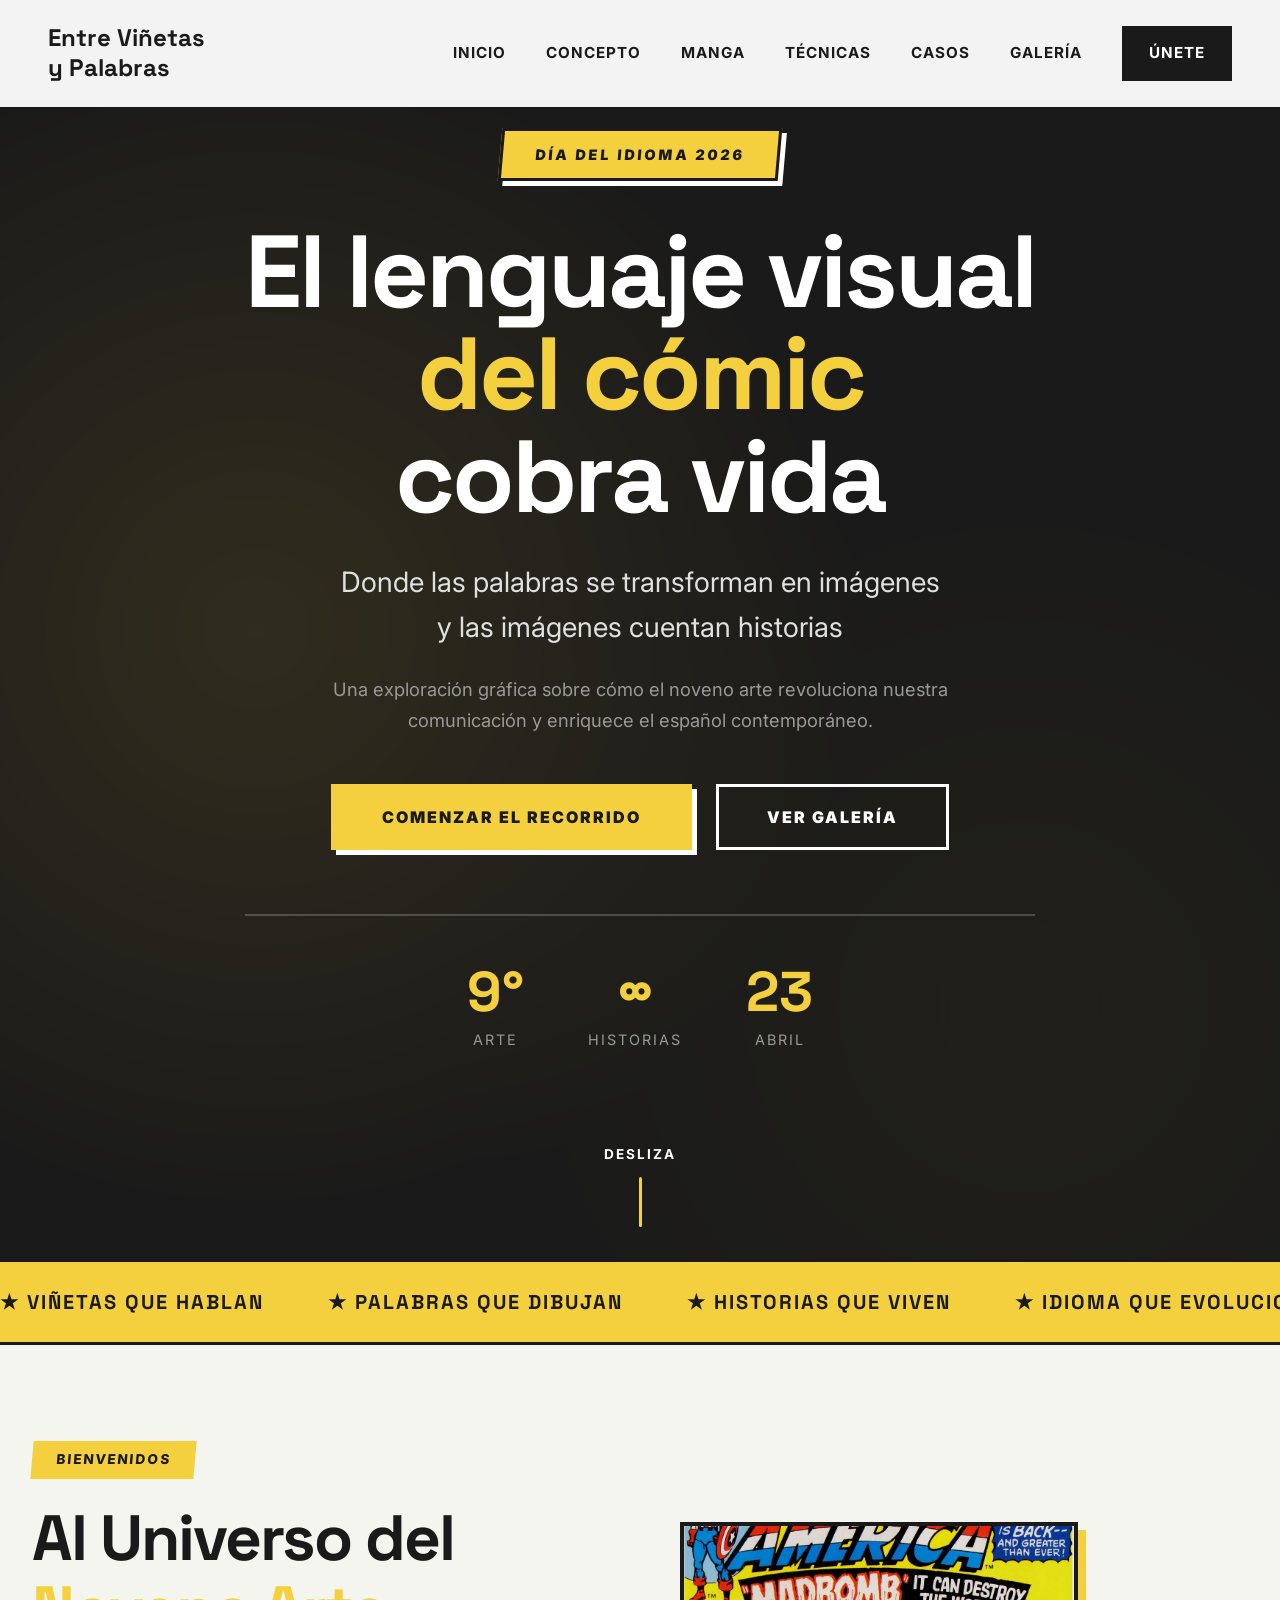
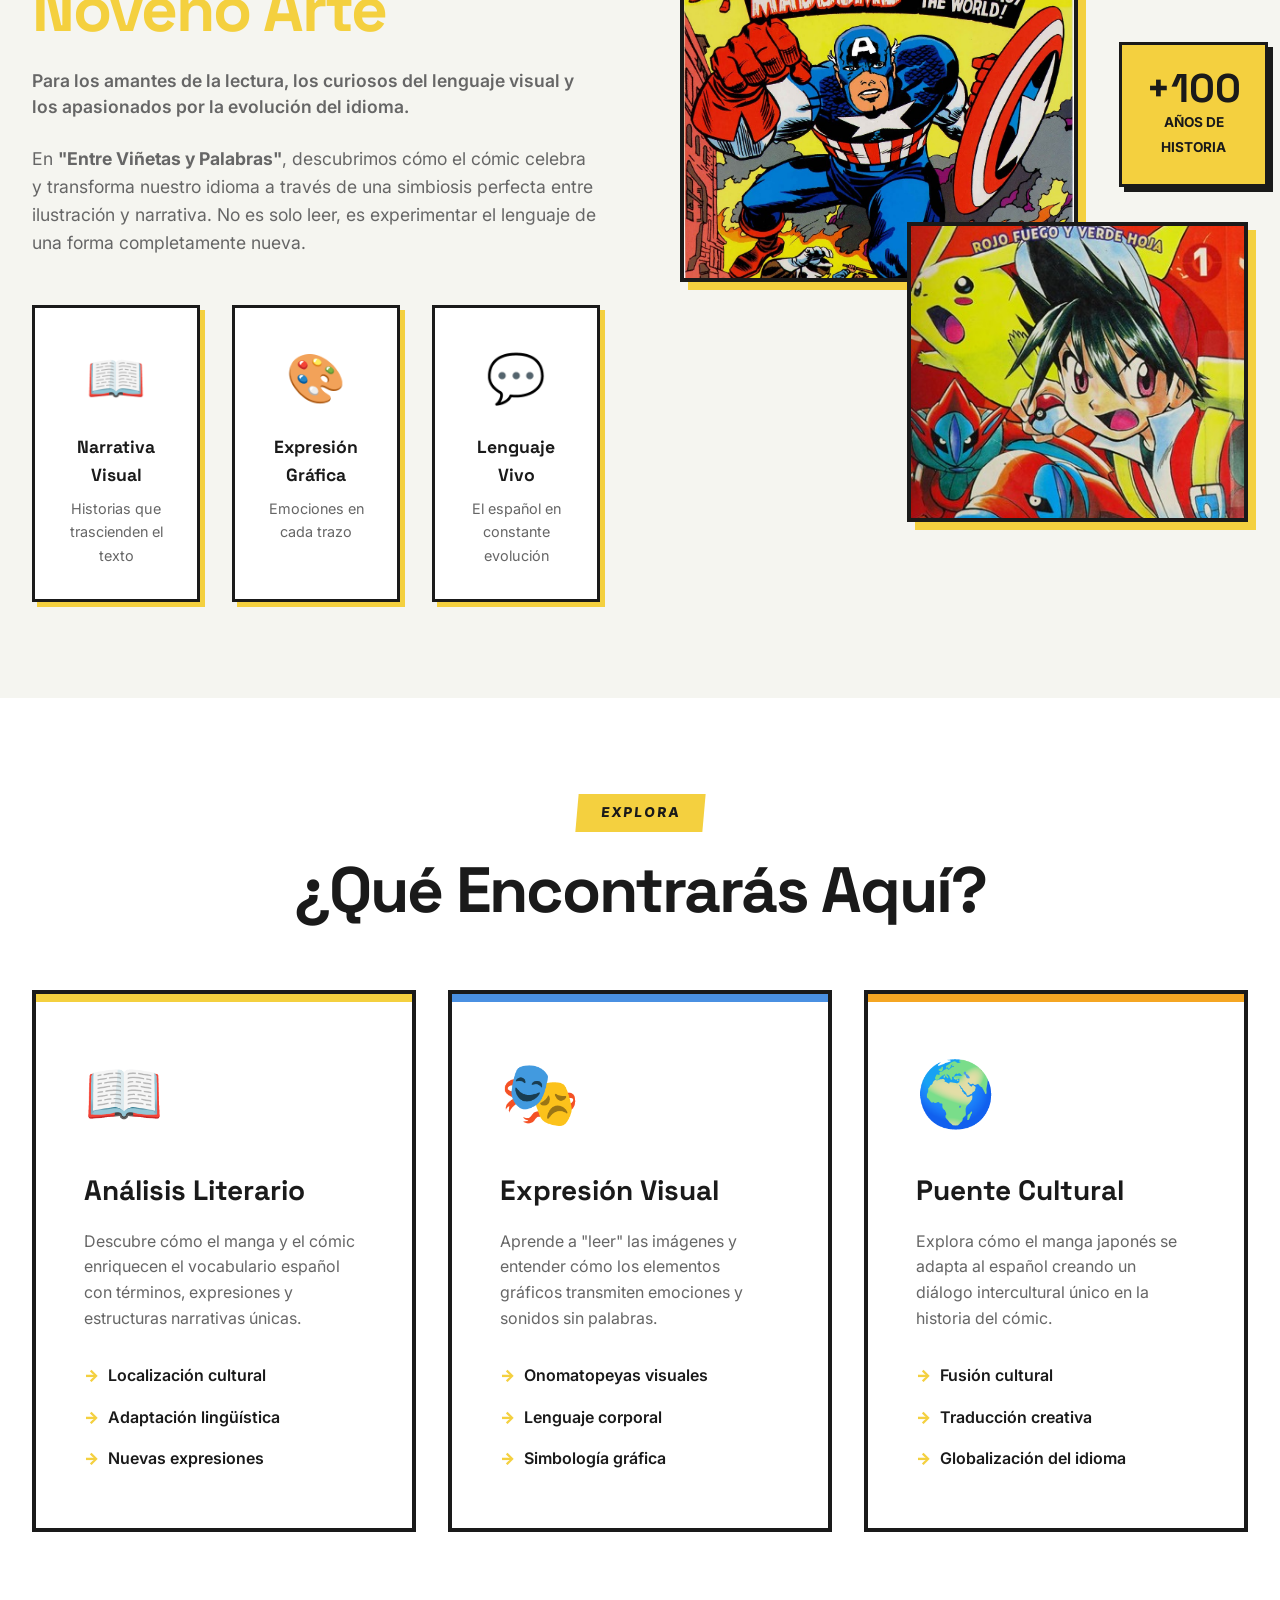
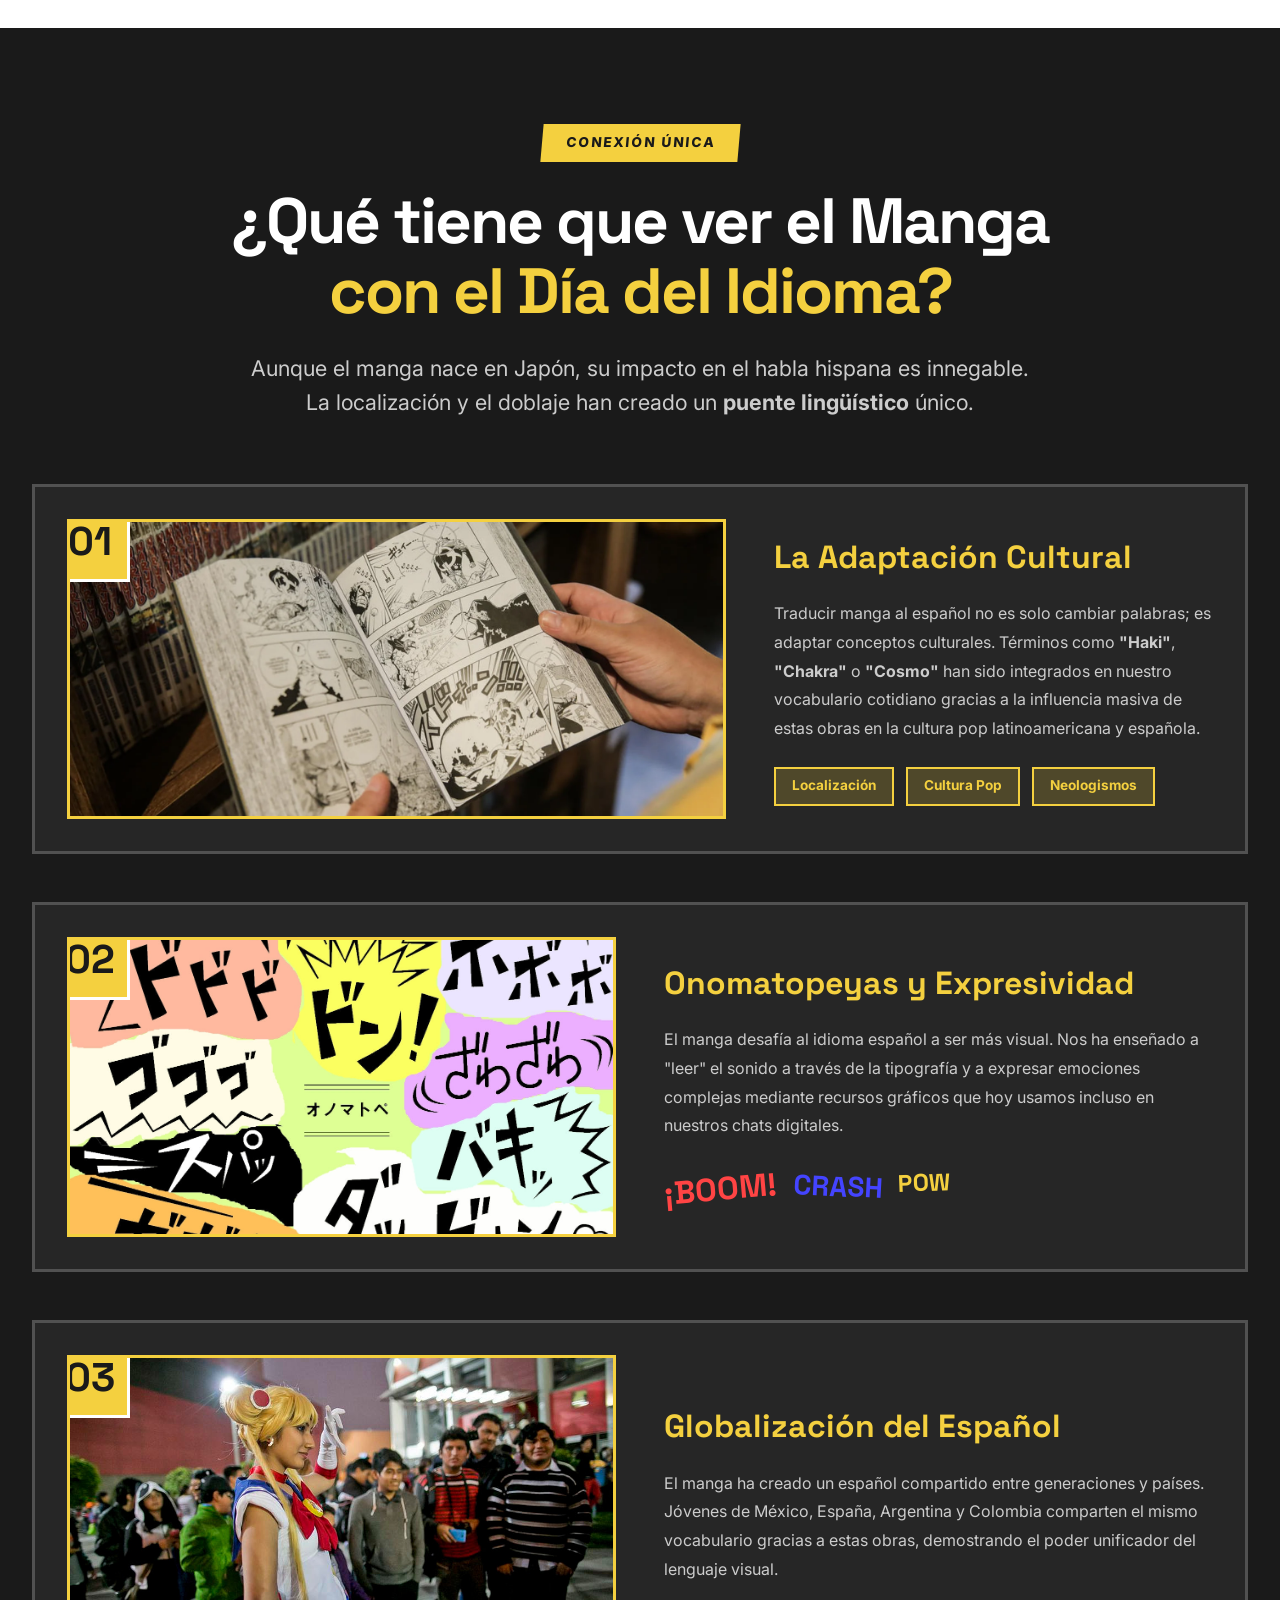
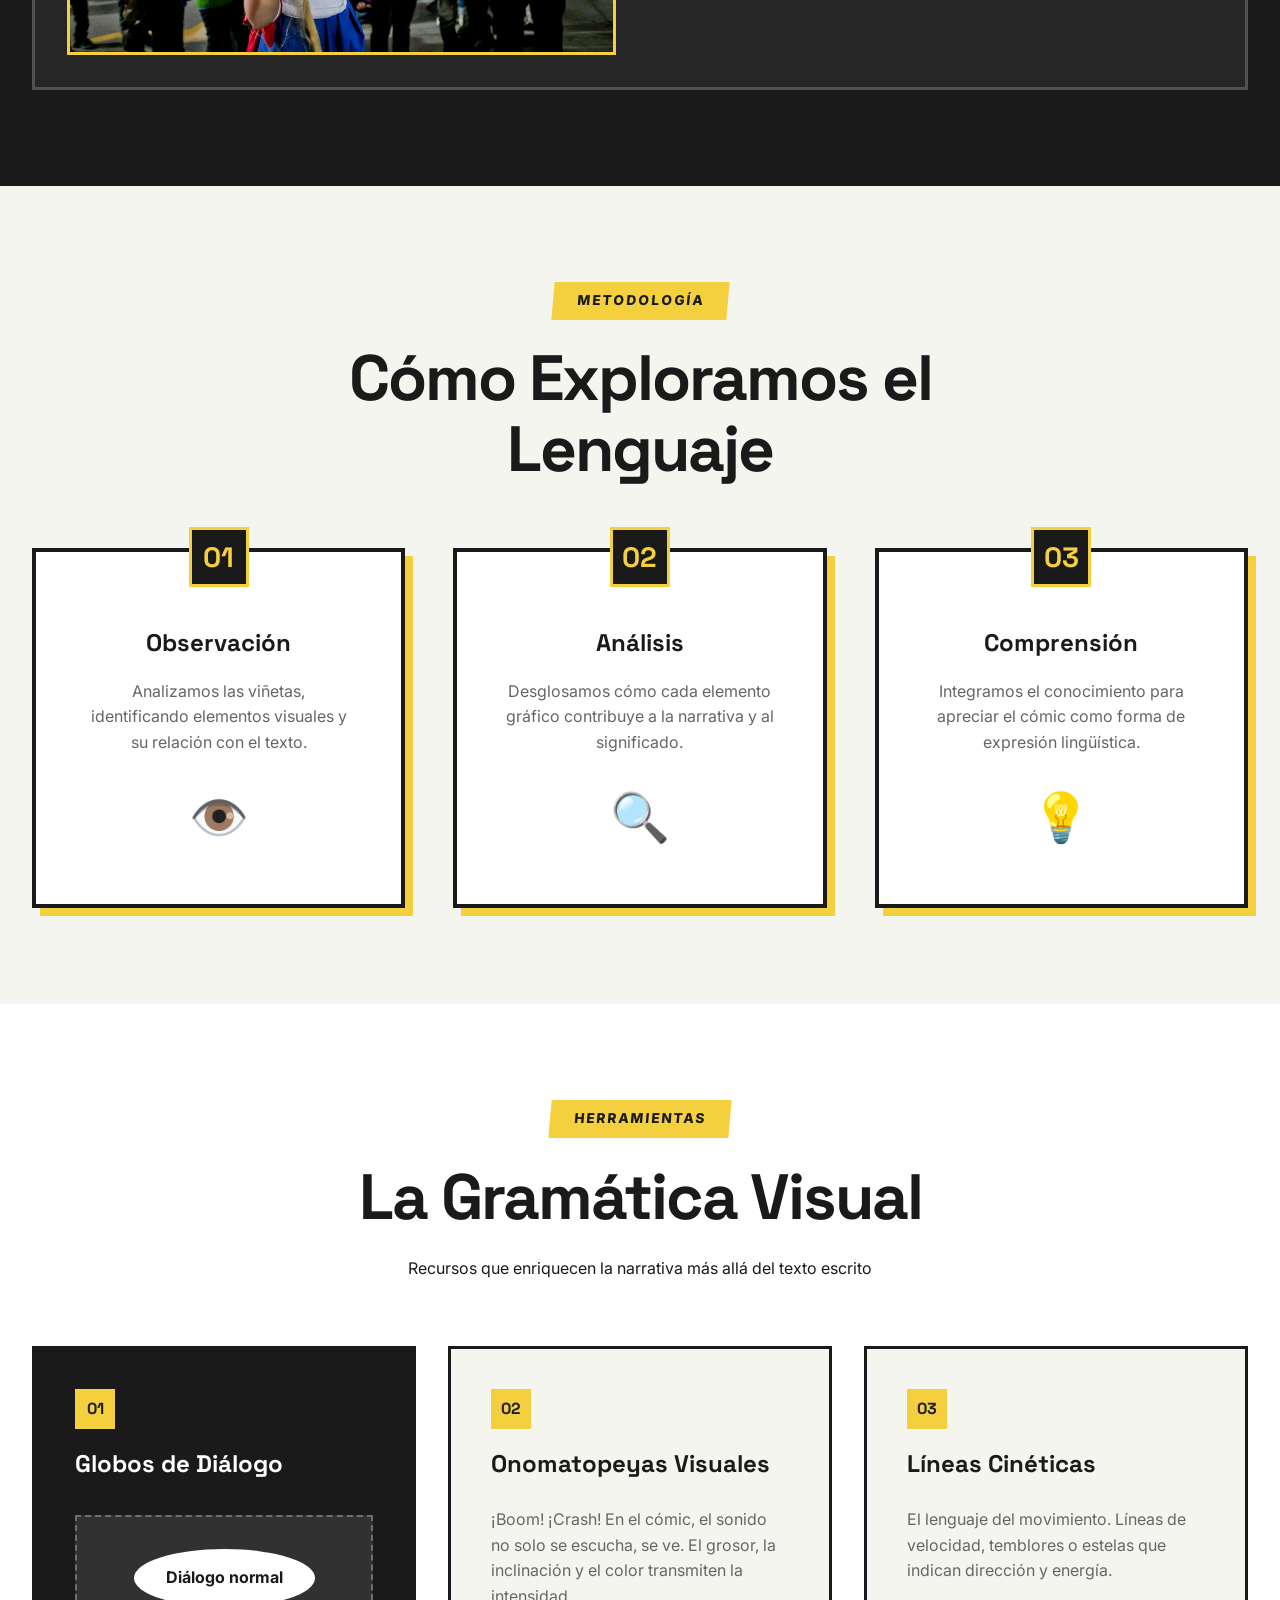
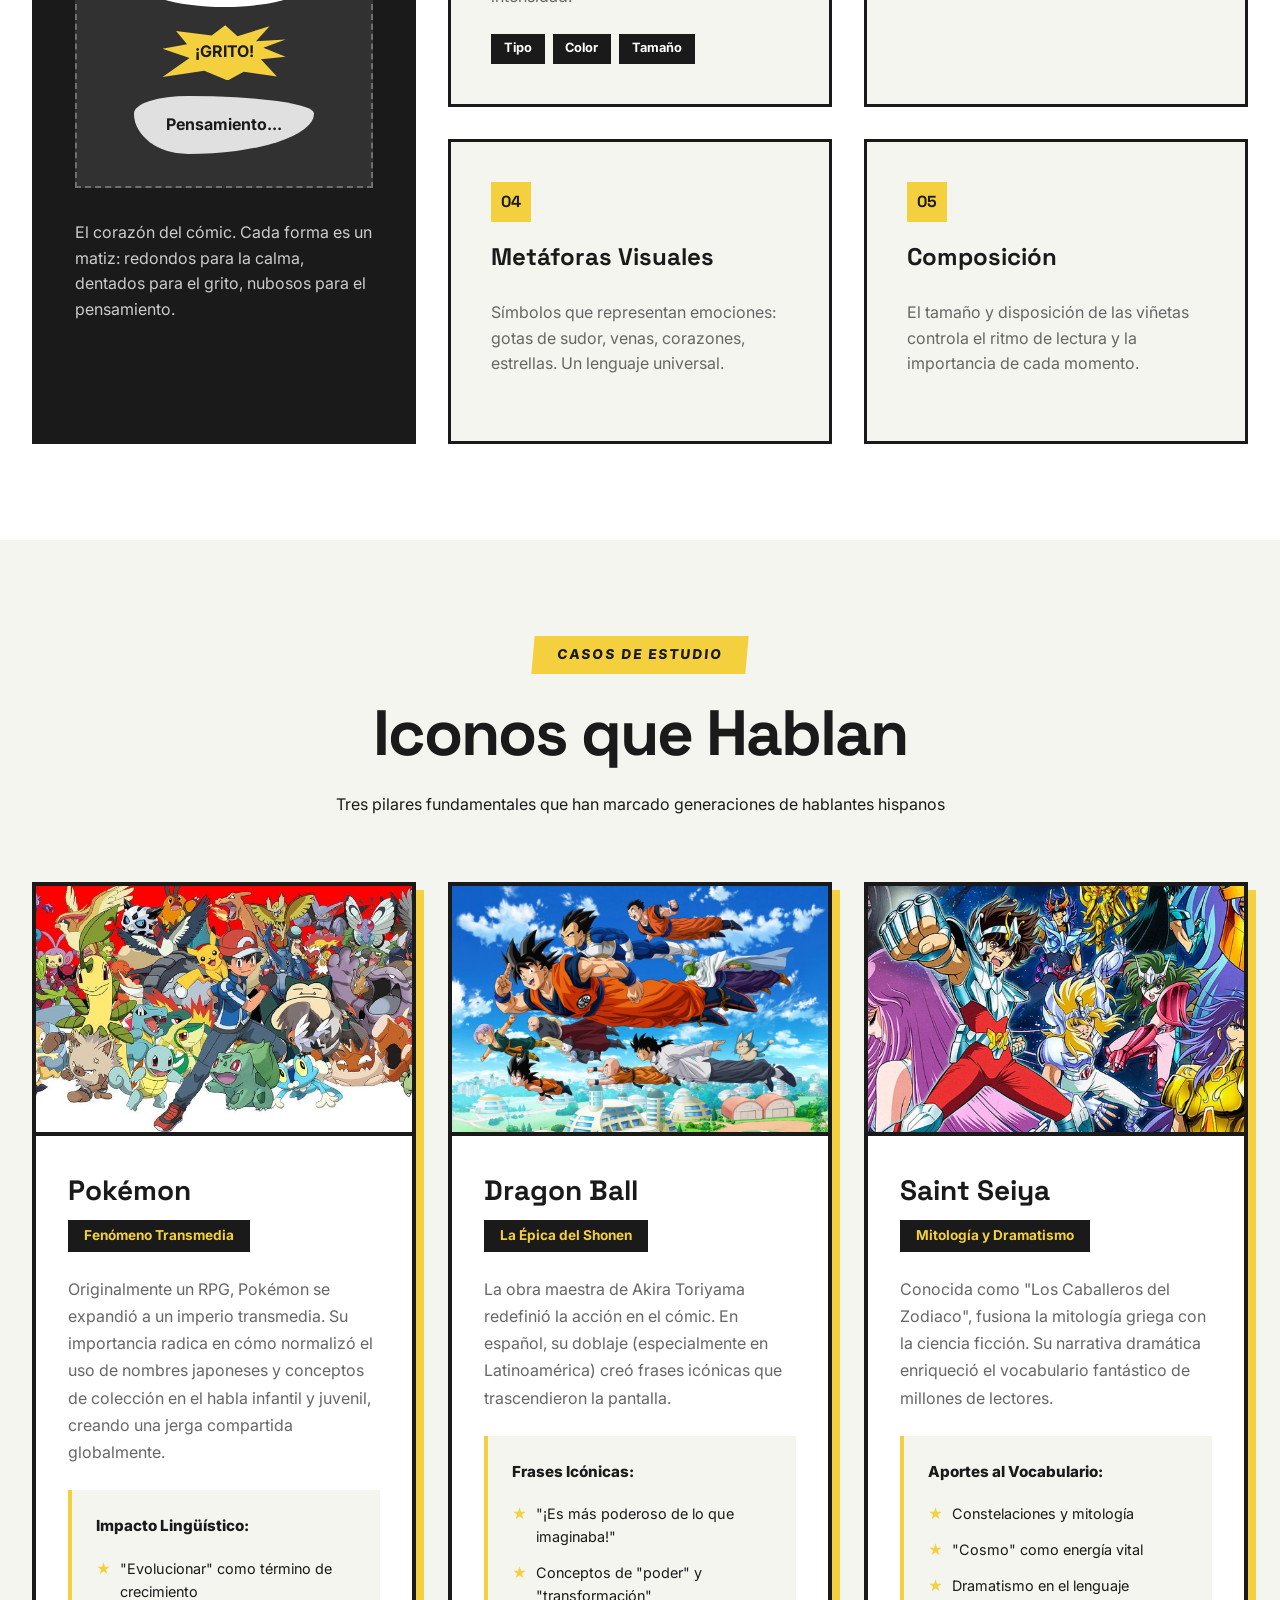
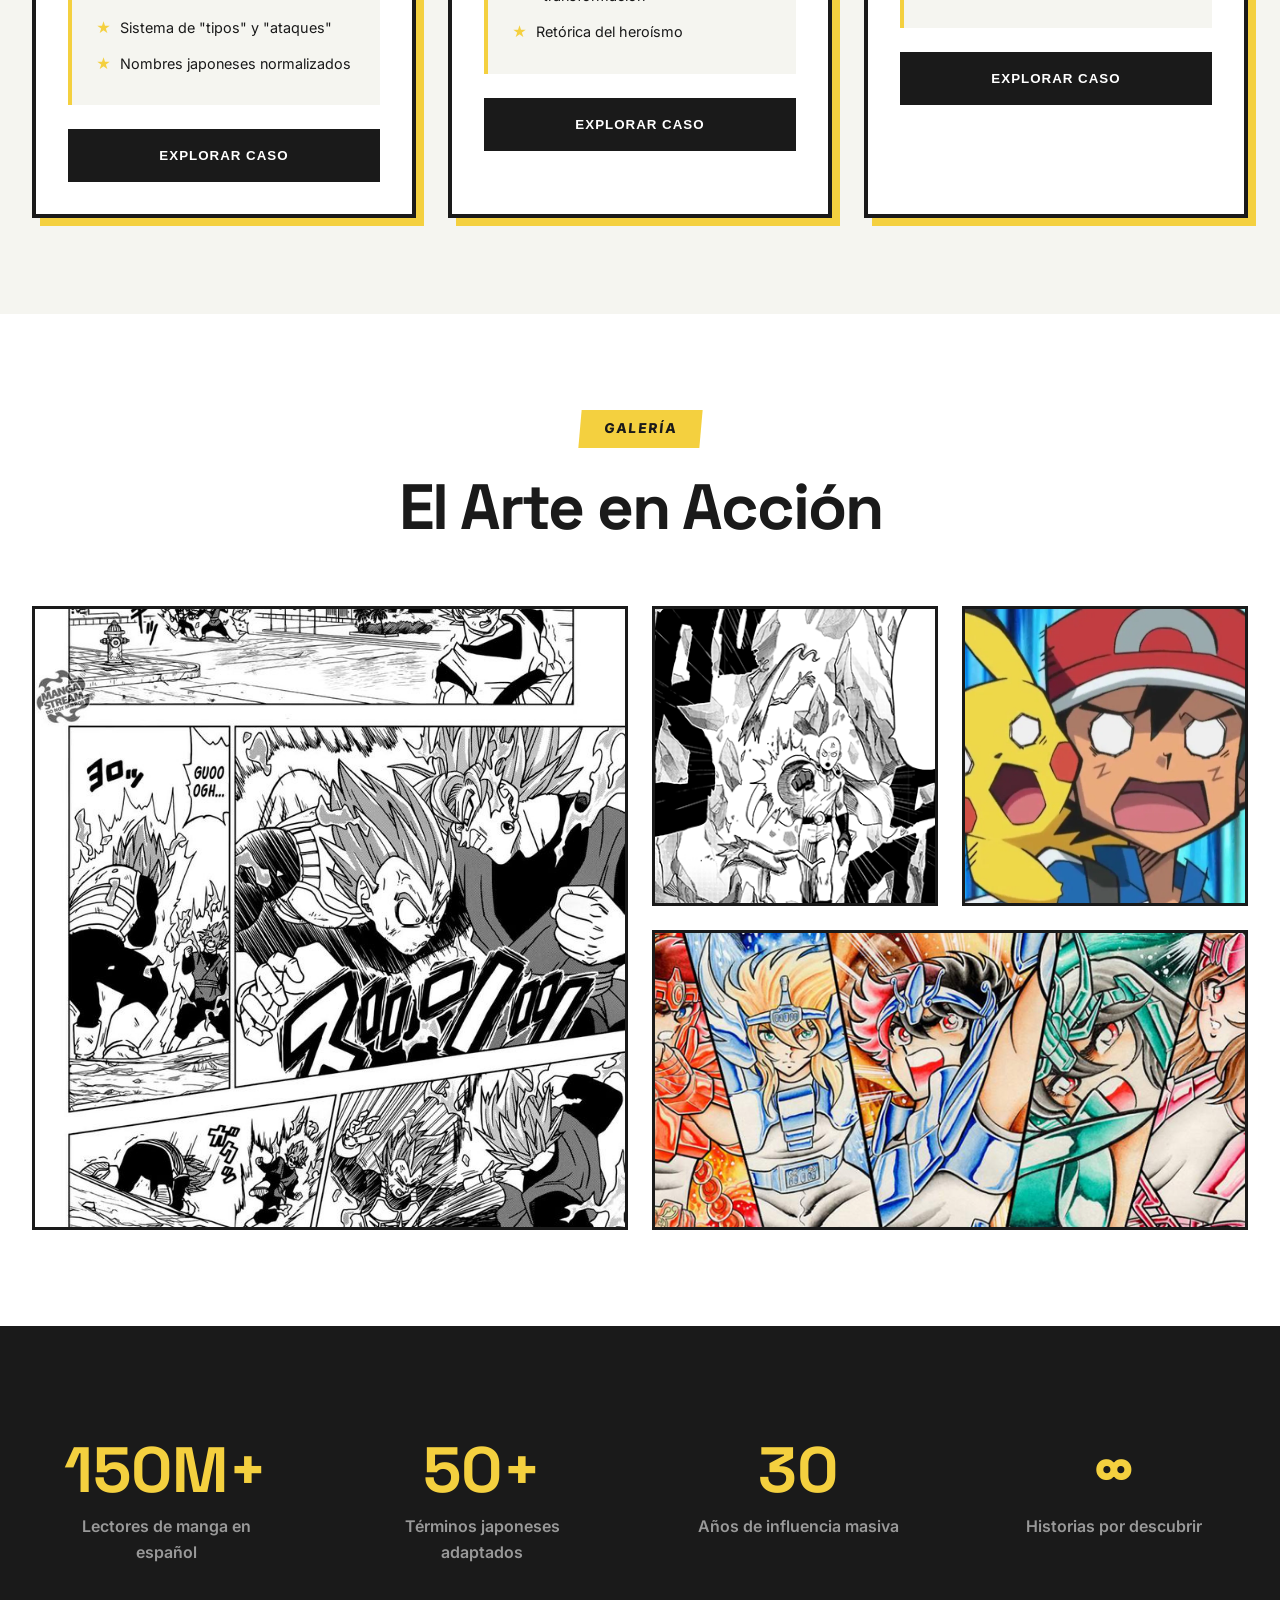
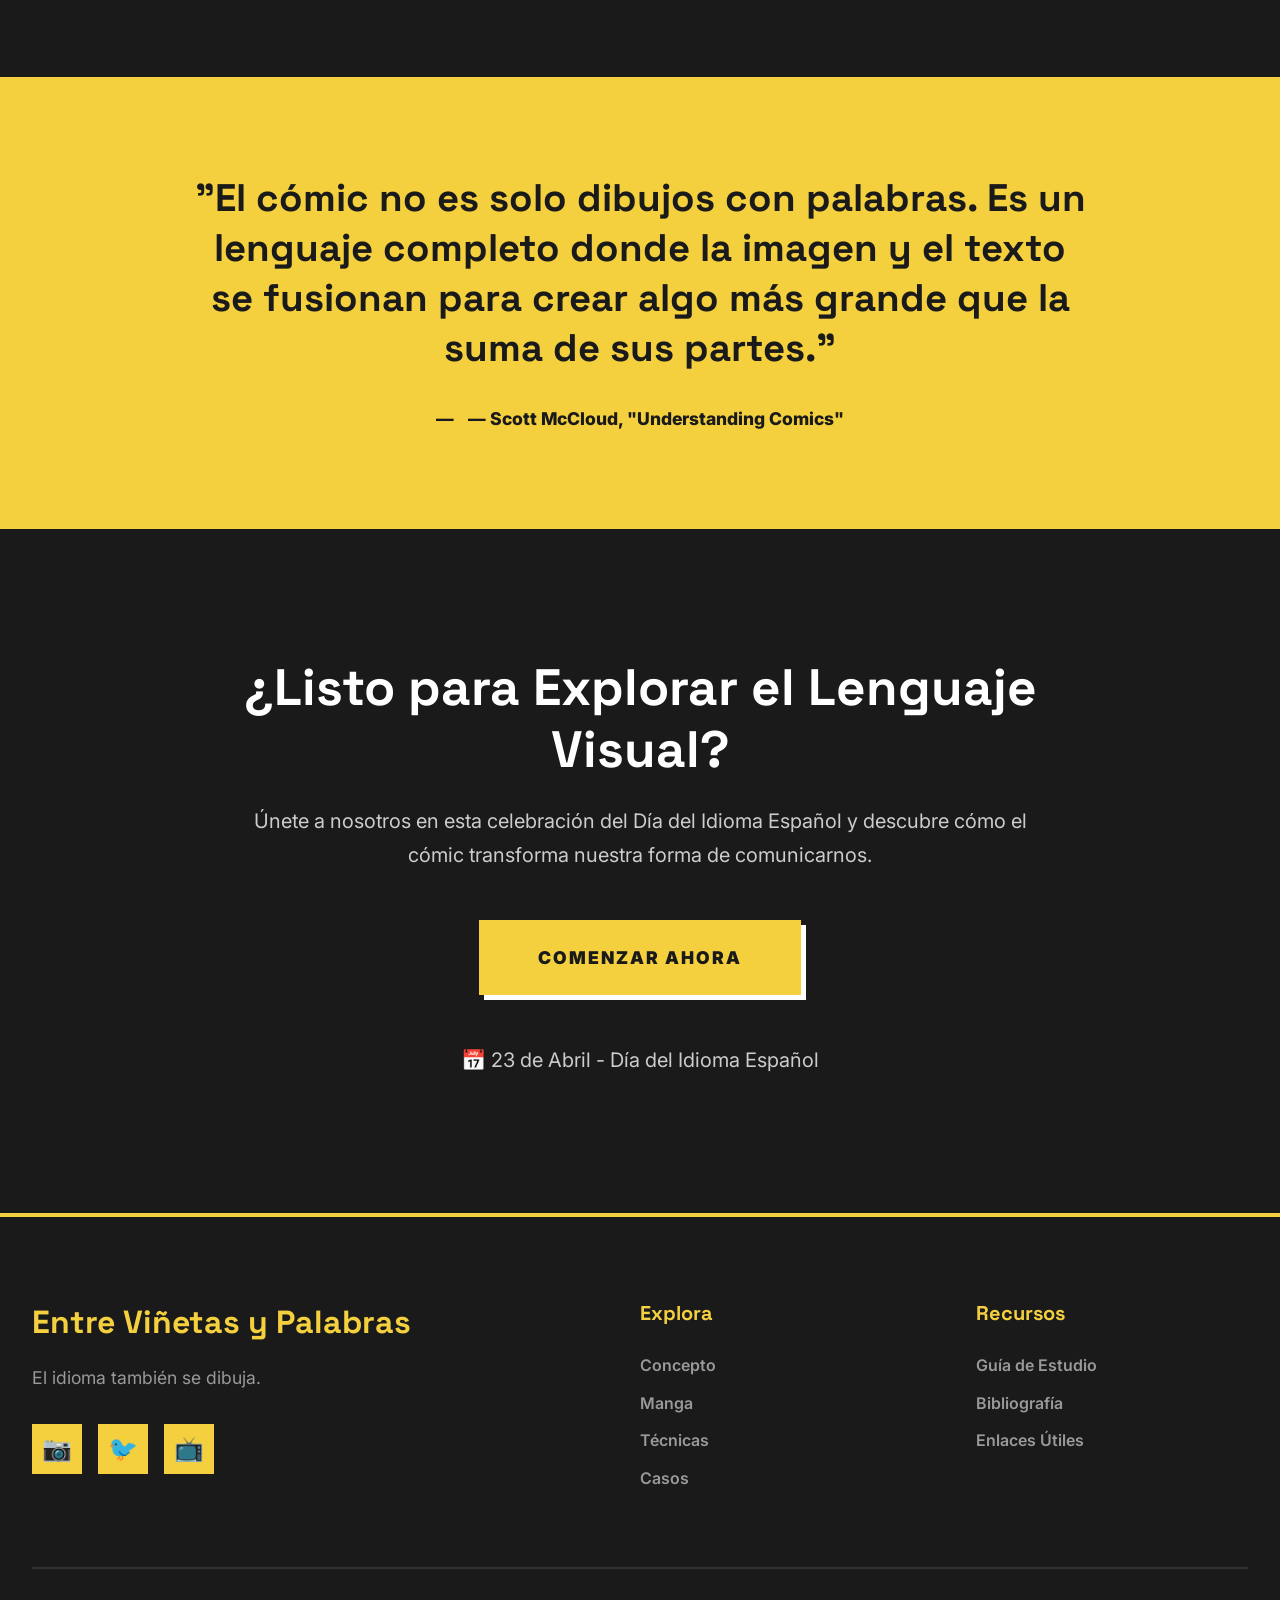
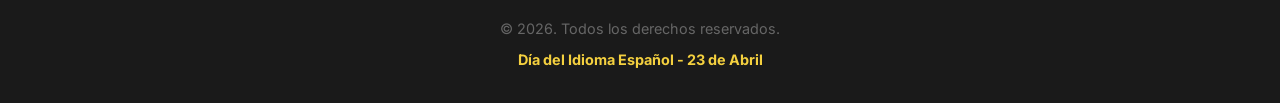
==== diadelidioma/index.html @ ea6f34f4 "Add files via upload" ====
<!DOCTYPE html>
<html lang="es">
<head>
    <meta charset="UTF-8">
    <meta name="viewport" content="width=device-width, initial-scale=1.0">
    <title>Entre Viñetas y Palabras | Día del Idioma</title>
    <link rel="stylesheet" href="./css/style.css">
    <!-- Google Fonts para tipografía bold -->
    <link rel="preconnect" href="https://fonts.googleapis.com">
    <link rel="preconnect" href="https://fonts.gstatic.com" crossorigin>
    <link href="https://fonts.googleapis.com/css2?family=Inter:wght@400;600;800;900&family=Space+Grotesk:wght@700&display=swap" rel="stylesheet">
</head>
<body>

    <!-- Navegación Sticky -->
    <header class="main-header">
        <nav>
            <div class="logo">
                <span class="logo-text">Entre Viñetas<br>y Palabras</span>
            </div>
            <div class="menu">
                <a href="#inicio">Inicio</a>
                <a href="#concepto">Concepto</a>
                <a href="#manga">Manga</a>
                <a href="#tecnicas">Técnicas</a>
                <a href="#casos">Casos</a>
                <a href="#galeria">Galería</a>
                <a href="#contacto" class="btn-nav">Únete</a>
            </div>
            <button class="mobile-menu-toggle">☰</button>
        </nav>
    </header>

    <!-- HERO SECTION - Impactante como la referencia -->
    <section id="inicio" class="hero">
        <div class="hero-overlay"></div>
        <div class="hero-content">
            <div class="hero-badge">Día del Idioma 2026</div>
            <h1 class="hero-title">
                El lenguaje visual<br>
                <span class="highlight">del cómic</span>
                cobra vida
            </h1>
            <p class="hero-subtitle">
                Donde las palabras se transforman en imágenes<br>
                y las imágenes cuentan historias
            </p>
            <p class="hero-description">
                Una exploración gráfica sobre cómo el noveno arte revoluciona 
                nuestra comunicación y enriquece el español contemporáneo.
            </p>
            <div class="hero-cta">
                <button class="btn-primary">Comenzar el Recorrido</button>
                <button class="btn-secondary">Ver Galería</button>
            </div>
            <div class="hero-stats">
                <div class="stat">
                    <span class="stat-number">9°</span>
                    <span class="stat-label">Arte</span>
                </div>
                <div class="stat">
                    <span class="stat-number">∞</span>
                    <span class="stat-label">Historias</span>
                </div>
                <div class="stat">
                    <span class="stat-number">23</span>
                    <span class="stat-label">Abril</span>
                </div>
            </div>
        </div>
        <div class="hero-scroll-indicator">
            <span>Desliza</span>
            <div class="scroll-line"></div>
        </div>
    </section>

    <!-- MARQUEE/BANNER ANIMADO -->
    <div class="marquee-container">
        <div class="marquee">
            <span>★ VIÑETAS QUE HABLAN</span>
            <span>★ PALABRAS QUE DIBUJAN</span>
            <span>★ HISTORIAS QUE VIVEN</span>
            <span>★ IDIOMA QUE EVOLUCIONA</span>
            <span>★ VIÑETAS QUE HABLAN</span>
            <span>★ PALABRAS QUE DIBUJAN</span>
            <span>★ HISTORIAS QUE VIVEN</span>
            <span>★ IDIOMA QUE EVOLUCIONA</span>
        </div>
    </div>

    <!-- SECCIÓN CONCEPTO - Mejorado -->
    <section id="concepto" class="section-concept">
        <div class="container">
            <div class="section-grid">
                <div class="section-text">
                    <div class="section-tag">BIENVENIDOS</div>
                    <h2 class="section-title">
                        Al Universo del<br>
                        <span class="text-highlight">Noveno Arte</span>
                    </h2>
                    <p class="lead">
                        Para los amantes de la lectura, los curiosos del lenguaje visual 
                        y los apasionados por la evolución del idioma.
                    </p>
                    <p>
                        En <strong>"Entre Viñetas y Palabras"</strong>, descubrimos cómo el cómic 
                        celebra y transforma nuestro idioma a través de una simbiosis perfecta 
                        entre ilustración y narrativa. No es solo leer, es experimentar el 
                        lenguaje de una forma completamente nueva.
                    </p>
                    <div class="concept-features">
                        <div class="feature">
                            <div class="feature-icon">📖</div>
                            <h4>Narrativa Visual</h4>
                            <p>Historias que trascienden el texto</p>
                        </div>
                        <div class="feature">
                            <div class="feature-icon">🎨</div>
                            <h4>Expresión Gráfica</h4>
                            <p>Emociones en cada trazo</p>
                        </div>
                        <div class="feature">
                            <div class="feature-icon">💬</div>
                            <h4>Lenguaje Vivo</h4>
                            <p>El español en constante evolución</p>
                        </div>
                    </div>
                </div>
                <div class="section-visual">
                    <div class="visual-card card-1">
                        <img src="./img/comicclasico.jpg" alt="Cómic clásico">
                    </div>
                    <div class="visual-card card-2">
                        <img src="./img/mangamoderno.jpg" alt="Manga moderno">
                    </div>
                    <div class="floating-badge">
                        <span>+100</span>
                        <small>Años de<br>historia</small>
                    </div>
                </div>
            </div>
        </div>
    </section>

    <!-- SECCIÓN SERVICIOS/QUÉ OFRECEMOS (Basado en la referencia) -->
    <section class="section-services">
        <div class="container">
            <div class="section-header-center">
                <div class="section-tag">EXPLORA</div>
                <h2 class="section-title">¿Qué Encontrarás Aquí?</h2>
            </div>
            
            <div class="services-grid">
                <div class="service-card color-yellow">
                    <div class="service-icon">📖</div>
                    <h3>Análisis Literario</h3>
                    <p>Descubre cómo el manga y el cómic enriquecen el vocabulario español con términos, expresiones y estructuras narrativas únicas.</p>
                    <ul class="service-list">
                        <li>Localización cultural</li>
                        <li>Adaptación lingüística</li>
                        <li>Nuevas expresiones</li>
                    </ul>
                </div>

                <div class="service-card color-blue">
                    <div class="service-icon">🎭</div>
                    <h3>Expresión Visual</h3>
                    <p>Aprende a "leer" las imágenes y entender cómo los elementos gráficos transmiten emociones y sonidos sin palabras.</p>
                    <ul class="service-list">
                        <li>Onomatopeyas visuales</li>
                        <li>Lenguaje corporal</li>
                        <li>Simbología gráfica</li>
                    </ul>
                </div>

                <div class="service-card color-orange">
                    <div class="service-icon">🌍</div>
                    <h3>Puente Cultural</h3>
                    <p>Explora cómo el manga japonés se adapta al español creando un diálogo intercultural único en la historia del cómic.</p>
                    <ul class="service-list">
                        <li>Fusión cultural</li>
                        <li>Traducción creativa</li>
                        <li>Globalización del idioma</li>
                    </ul>
                </div>
            </div>
        </div>
    </section>

    <!-- SECCIÓN CONEXIÓN MANGA - Ampliada -->
    <section id="manga" class="section-manga">
        <div class="container">
            <div class="manga-header">
                <div class="section-tag">CONEXIÓN ÚNICA</div>
                <h2 class="section-title">
                    ¿Qué tiene que ver el Manga<br>
                    <span class="text-highlight">con el Día del Idioma?</span>
                </h2>
                <p class="lead-text">
                    Aunque el manga nace en Japón, su impacto en el habla hispana es innegable. 
                    La localización y el doblaje han creado un <strong>puente lingüístico</strong> único.
                </p>
            </div>

            <div class="manga-content-grid">
                <article class="manga-article large">
                    <div class="article-visual">
                        <img src="./img/adaptacioncultural.webp" alt="Adaptación cultural">
                        <div class="article-number">01</div>
                    </div>
                    <div class="article-content">
                        <h3>La Adaptación Cultural</h3>
                        <p>
                            Traducir manga al español no es solo cambiar palabras; es adaptar conceptos culturales. 
                            Términos como <strong>"Haki"</strong>, <strong>"Chakra"</strong> o <strong>"Cosmo"</strong> 
                            han sido integrados en nuestro vocabulario cotidiano gracias a la influencia masiva de 
                            estas obras en la cultura pop latinoamericana y española.
                        </p>
                        <div class="article-tags">
                            <span class="tag">Localización</span>
                            <span class="tag">Cultura Pop</span>
                            <span class="tag">Neologismos</span>
                        </div>
                    </div>
                </article>

                <article class="manga-article">
                    <div class="article-content">
                        <h3>Onomatopeyas y Expresividad</h3>
                        <p>
                            El manga desafía al idioma español a ser más visual. Nos ha enseñado a "leer" el sonido 
                            a través de la tipografía y a expresar emociones complejas mediante recursos gráficos 
                            que hoy usamos incluso en nuestros chats digitales.
                        </p>
                        <div class="onomatopoeia-examples">
                            <span class="ono-boom">¡BOOM!</span>
                            <span class="ono-crash">CRASH</span>
                            <span class="ono-pow">POW</span>
                        </div>
                    </div>
                    <div class="article-visual">
                        <img src="./img/onomatomeyas.jpg" alt="Onomatopeyas">
                        <div class="article-number">02</div>
                    </div>
                </article>

                <article class="manga-article">
                    <div class="article-visual">
                        <img src="./img/globalizacion.jpg" alt="Globalización del idioma">
                        <div class="article-number">03</div>
                    </div>
                    <div class="article-content">
                        <h3>Globalización del Español</h3>
                        <p>
                            El manga ha creado un español compartido entre generaciones y países. Jóvenes de México, 
                            España, Argentina y Colombia comparten el mismo vocabulario gracias a estas obras, 
                            demostrando el poder unificador del lenguaje visual.
                        </p>
                    </div>
                </article>
            </div>
        </div>
    </section>

    <!-- SECCIÓN PROCESO/METODOLOGÍA (Basado en "What to Expect") -->
    <section class="section-process">
        <div class="container">
            <div class="section-header-center">
                <div class="section-tag">METODOLOGÍA</div>
                <h2 class="section-title">Cómo Exploramos el Lenguaje</h2>
            </div>

            <div class="process-steps">
                <div class="process-step">
                    <div class="step-number">01</div>
                    <div class="step-content">
                        <h3>Observación</h3>
                        <p>Analizamos las viñetas, identificando elementos visuales y su relación con el texto.</p>
                    </div>
                    <div class="step-icon">👁️</div>
                </div>

                <div class="process-step">
                    <div class="step-number">02</div>
                    <div class="step-content">
                        <h3>Análisis</h3>
                        <p>Desglosamos cómo cada elemento gráfico contribuye a la narrativa y al significado.</p>
                    </div>
                    <div class="step-icon">🔍</div>
                </div>

                <div class="process-step">
                    <div class="step-number">03</div>
                    <div class="step-content">
                        <h3>Comprensión</h3>
                        <p>Integramos el conocimiento para apreciar el cómic como forma de expresión lingüística.</p>
                    </div>
                    <div class="step-icon">💡</div>
                </div>
            </div>
        </div>
    </section>

    <!-- SECCIÓN TÉCNICAS - Mejorado -->
    <section id="tecnicas" class="section-techniques">
        <div class="container">
            <div class="section-header-center">
                <div class="section-tag">HERRAMIENTAS</div>
                <h2 class="section-title">La Gramática Visual</h2>
                <p>Recursos que enriquecen la narrativa más allá del texto escrito</p>
            </div>

            <div class="techniques-showcase">
                <div class="technique-card featured">
                    <div class="technique-header">
                        <span class="technique-number">01</span>
                        <h3>Globos de Diálogo</h3>
                    </div>
                    <div class="technique-visual">
                        <div class="balloon-demo">
                            <div class="balloon round">Diálogo normal</div>
                            <div class="balloon spiky">¡GRITO!</div>
                            <div class="balloon cloud">Pensamiento...</div>
                        </div>
                    </div>
                    <p>El corazón del cómic. Cada forma es un matiz: redondos para la calma, dentados para el grito, nubosos para el pensamiento.</p>
                </div>

                <div class="technique-card">
                    <div class="technique-header">
                        <span class="technique-number">02</span>
                        <h3>Onomatopeyas Visuales</h3>
                    </div>
                    <p>¡Boom! ¡Crash! En el cómic, el sonido no solo se escucha, se ve. El grosor, la inclinación y el color transmiten la intensidad.</p>
                    <div class="technique-tags">
                        <span>Tipo</span>
                        <span>Color</span>
                        <span>Tamaño</span>
                    </div>
                </div>

                <div class="technique-card">
                    <div class="technique-header">
                        <span class="technique-number">03</span>
                        <h3>Líneas Cinéticas</h3>
                    </div>
                    <p>El lenguaje del movimiento. Líneas de velocidad, temblores o estelas que indican dirección y energía.</p>
                </div>

                <div class="technique-card">
                    <div class="technique-header">
                        <span class="technique-number">04</span>
                        <h3>Metáforas Visuales</h3>
                    </div>
                    <p>Símbolos que representan emociones: gotas de sudor, venas, corazones, estrellas. Un lenguaje universal.</p>
                </div>

                <div class="technique-card">
                    <div class="technique-header">
                        <span class="technique-number">05</span>
                        <h3>Composición</h3>
                    </div>
                    <p>El tamaño y disposición de las viñetas controla el ritmo de lectura y la importancia de cada momento.</p>
                </div>

            </div>
        </div>
    </section>

    <!-- SECCIÓN CASOS DE ESTUDIO - Ampliado -->
    <section id="casos" class="section-cases">
        <div class="container">
            <div class="section-header-center">
                <div class="section-tag">CASOS DE ESTUDIO</div>
                <h2 class="section-title">Iconos que Hablan</h2>
                <p>Tres pilares fundamentales que han marcado generaciones de hablantes hispanos</p>
            </div>

            <div class="cases-grid">
                <!-- Pokemon -->
                <article class="case-card case-pokemon">
                    <div class="case-image">
                        <img src="./img/pokemon.jpg" alt="Pokémon">
                        <div class="case-overlay">
                            <span class="case-year">1996 - Presente</span>
                        </div>
                    </div>
                    <div class="case-content">
                        <div class="case-header">
                            <h3>Pokémon</h3>
                            <span class="case-category">Fenómeno Transmedia</span>
                        </div>
                        <p>
                            Originalmente un RPG, Pokémon se expandió a un imperio transmedia. Su importancia radica en cómo 
                            normalizó el uso de nombres japoneses y conceptos de colección en el habla infantil y juvenil, 
                            creando una jerga compartida globalmente.
                        </p>
                        <div class="case-impact">
                            <h4>Impacto Lingüístico:</h4>
                            <ul>
                                <li>"Evolucionar" como término de crecimiento</li>
                                <li>Sistema de "tipos" y "ataques"</li>
                                <li>Nombres japoneses normalizados</li>
                            </ul>
                        </div>
                        <button class="case-btn"><a href="./manga.html">Explorar Caso</a></button>
                    </div>
                </article>

                <!-- Dragon Ball -->
                <article class="case-card case-dragonball">
                    <div class="case-image">
                        <img src="./img/dragonball.webp" alt="Dragon Ball">
                        <div class="case-overlay">
                            <span class="case-year">1984 - 1995</span>
                        </div>
                    </div>
                    <div class="case-content">
                        <div class="case-header">
                            <h3>Dragon Ball</h3>
                            <span class="case-category">La Épica del Shonen</span>
                        </div>
                        <p>
                            La obra maestra de Akira Toriyama redefinió la acción en el cómic. En español, su doblaje 
                            (especialmente en Latinoamérica) creó frases icónicas que trascendieron la pantalla.
                        </p>
                        <div class="case-impact">
                            <h4>Frases Icónicas:</h4>
                            <ul>
                                <li>"¡Es más poderoso de lo que imaginaba!"</li>
                                <li>Conceptos de "poder" y "transformación"</li>
                                <li>Retórica del heroísmo</li>
                            </ul>
                        </div>
                        <button class="case-btn"><a href="./manga.html">Explorar Caso</a></button>
                    </div>
                </article>

                <!-- Saint Seiya -->
                <article class="case-card case-saintseiya">
                    <div class="case-image">
                        <img src="./img/caballeros.jpeg" alt="Saint Seiya">
                        <div class="case-overlay">
                            <span class="case-year">1986 - 1990</span>
                        </div>
                    </div>
                    <div class="case-content">
                        <div class="case-header">
                            <h3>Saint Seiya</h3>
                            <span class="case-category">Mitología y Dramatismo</span>
                        </div>
                        <p>
                            Conocida como "Los Caballeros del Zodiaco", fusiona la mitología griega con la ciencia ficción. 
                            Su narrativa dramática enriqueció el vocabulario fantástico de millones de lectores.
                        </p>
                        <div class="case-impact">
                            <h4>Aportes al Vocabulario:</h4>
                            <ul>
                                <li>Constelaciones y mitología</li>
                                <li>"Cosmo" como energía vital</li>
                                <li>Dramatismo en el lenguaje</li>
                            </ul>
                        </div>
                        <button class="case-btn"><a href="./manga.html">Explorar Caso</a></button>
                    </div>
                </article>
            </div>
        </div>
    </section>

    <!-- SECCIÓN GALERÍA/PORTFOLIO -->
    <section id="galeria" class="section-gallery">
        <div class="container">
            <div class="section-header-center">
                <div class="section-tag">GALERÍA</div>
                <h2 class="section-title">El Arte en Acción</h2>
            </div>

            <div class="gallery-grid">
                <div class="gallery-item large">
                    <img src="./img/viñeta.jpg" alt="Ejemplo de viñeta">
                    <div class="gallery-caption">
                        <h4>Composición Dinámica</h4>
                        <p>Uso de diagonales para crear tensión</p>
                    </div>
                </div>
                <div class="gallery-item">
                    <img src="./img/galeriaonomatopeya.png" alt="Onomatopeya">
                    <div class="gallery-caption">
                        <h4>Onomatopeya Expresiva</h4>
                    </div>
                </div>
                <div class="gallery-item">
                    <img src="./img/expresiones.webp" alt="Expresión facial">
                    <div class="gallery-caption">
                        <h4>Expresión Emocional</h4>
                    </div>
                </div>
                <div class="gallery-item wide">
                    <img src="./img/paginacompleta.jpg" alt="Página completa">
                    <div class="gallery-caption">
                        <h4>Página Maestra</h4>
                        <p>Ritmo narrativo visual</p>
                    </div>
                </div>
                </div>
            </div>
        </div>
    </section>

    <!-- SECCIÓN ESTADÍSTICAS/DATOS -->
    <section class="section-stats">
        <div class="container">
            <div class="stats-grid">
                <div class="stat-item">
                    <span class="stat-big">150M+</span>
                    <span class="stat-desc">Lectores de manga en español</span>
                </div>
                <div class="stat-item">
                    <span class="stat-big">50+</span>
                    <span class="stat-desc">Términos japoneses adaptados</span>
                </div>
                <div class="stat-item">
                    <span class="stat-big">30</span>
                    <span class="stat-desc">Años de influencia masiva</span>
                </div>
                <div class="stat-item">
                    <span class="stat-big">∞</span>
                    <span class="stat-desc">Historias por descubrir</span>
                </div>
            </div>
        </div>
    </section>

    <!-- SECCIÓN CITA/IMPACTO -->
    <section class="section-quote">
        <div class="container">
            <blockquote>
                <p>"El cómic no es solo dibujos con palabras. Es un lenguaje completo donde la imagen y el texto se fusionan para crear algo más grande que la suma de sus partes."</p>
                <cite>— Scott McCloud, "Understanding Comics"</cite>
            </blockquote>
        </div>
    </section>

    <!-- SECCIÓN CONTACTO/CTA FINAL -->
    <section id="contacto" class="section-cta">
        <div class="container">
            <div class="cta-content">
                <h2>¿Listo para Explorar el Lenguaje Visual?</h2>
                <p>Únete a nosotros en esta celebración del Día del Idioma Español y descubre cómo el cómic transforma nuestra forma de comunicarnos.</p>
                <div class="cta-buttons">
                    <button class="btn-primary btn-large">Comenzar Ahora</button>
                </div>
                <div class="cta-extra">
                    <p>📅 23 de Abril - Día del Idioma Español</p>
                </div>
            </div>
        </div>
    </section>

    <!-- Footer Mejorado -->
    <footer class="main-footer">
        <div class="container">
            <div class="footer-grid">
                <div class="footer-brand">
                    <h3>Entre Viñetas y Palabras</h3>
                    <p>El idioma también se dibuja.</p>
                    <div class="social-links">
                        <a href="#" aria-label="Instagram">📷</a>
                        <a href="#" aria-label="Twitter">🐦</a>
                        <a href="#" aria-label="YouTube">📺</a>
                    </div>
                </div>
                <div class="footer-links">
                    <h4>Explora</h4>
                    <ul>
                        <li><a href="#concepto">Concepto</a></li>
                        <li><a href="#manga">Manga</a></li>
                        <li><a href="#tecnicas">Técnicas</a></li>
                        <li><a href="#casos">Casos</a></li>
                    </ul>
                </div>
                <div class="footer-links">
                    <h4>Recursos</h4>
                    <ul>
                        <li><a href="#">Guía de Estudio</a></li>
                        <li><a href="#">Bibliografía</a></li>
                        <li><a href="#">Enlaces Útiles</a></li>
                    </ul>
                </div>
            </div>
            <div class="footer-bottom">
                <p class="copyright">&copy; 2026. Todos los derechos reservados.</p>
                <p class="footer-date">Día del Idioma Español - 23 de Abril</p>
            </div>
        </div>
    </footer>

    <!-- Botón flotante -->
    <button class="scroll-to-top" id="scrollTop">↑</button>

</body>
</html>
---- diadelidioma/css/style.css ----
/* ========================================
   VARIABLES Y RESET
   ======================================== */
:root {
    --color-primary: #F4D03F;        /* Amarillo mostaza */
    --color-secondary: #1a1a1a;      /* Negro carbón */
    --color-accent: #F5F5F0;         /* Crema suave */
    --color-white: #FFFFFF;
    --color-gray: #666666;
    --color-light-gray: #e0e0e0;
    
    --font-primary: 'Inter', sans-serif;
    --font-display: 'Space Grotesk', sans-serif;
    
    --transition: all 0.3s cubic-bezier(0.4, 0, 0.2, 1);
    --shadow-sm: 0 2px 4px rgba(0,0,0,0.1);
    --shadow-md: 0 4px 12px rgba(0,0,0,0.15);
    --shadow-lg: 0 8px 30px rgba(0,0,0,0.2);
    --shadow-xl: 0 20px 60px rgba(0,0,0,0.3);
}

* {
    margin: 0;
    padding: 0;
    box-sizing: border-box;
}

html {
    scroll-behavior: smooth;
}

body {
    font-family: var(--font-primary);
    background-color: var(--color-white);
    color: var(--color-secondary);
    line-height: 1.6;
    overflow-x: hidden;
}

img {
    max-width: 100%;
    height: auto;
    display: block;
}

a {
    text-decoration: none;
    color: inherit;
}

/* ========================================
   UTILIDADES
   ======================================== */
.container {
    max-width: 1400px;
    margin: 0 auto;
    padding: 0 2rem;
}

.text-highlight {
    color: var(--color-primary);
    position: relative;
    display: inline-block;
}

.section-tag {
    display: inline-block;
    background: var(--color-primary);
    color: var(--color-secondary);
    padding: 0.5rem 1.5rem;
    font-weight: 800;
    font-size: 0.85rem;
    letter-spacing: 2px;
    text-transform: uppercase;
    margin-bottom: 1.5rem;
    transform: skew(-5deg);
}

.section-title {
    font-family: var(--font-display);
    font-size: clamp(2.5rem, 5vw, 4.5rem);
    font-weight: 900;
    line-height: 1.1;
    margin-bottom: 1.5rem;
    letter-spacing: -2px;
}

.lead {
    font-size: 1.35rem;
    font-weight: 600;
    color: var(--color-gray);
    margin-bottom: 1.5rem;
    line-height: 1.5;
}

/* ========================================
   NAVEGACIÓN
   ======================================== */
.main-header {
    position: fixed;
    top: 0;
    left: 0;
    right: 0;
    z-index: 1000;
    background: rgba(255, 255, 255, 0.95);
    backdrop-filter: blur(10px);
    border-bottom: 3px solid var(--color-secondary);
    transition: var(--transition);
}

.main-header nav {
    display: flex;
    justify-content: space-between;
    align-items: center;
    padding: 1.5rem 3rem;
    max-width: 1400px;
    margin: 0 auto;
}

.logo-text {
    font-family: var(--font-display);
    font-weight: 900;
    font-size: 1.5rem;
    color: var(--color-secondary);
    line-height: 1.2;
}

.menu {
    display: flex;
    gap: 2.5rem;
    align-items: center;
}

.menu a {
    font-weight: 700;
    font-size: 0.95rem;
    text-transform: uppercase;
    letter-spacing: 1px;
    position: relative;
    transition: var(--transition);
}

.menu a::after {
    content: '';
    position: absolute;
    bottom: -5px;
    left: 0;
    width: 0;
    height: 3px;
    background: var(--color-primary);
    transition: var(--transition);
}

.menu a:hover::after {
    width: 100%;
}

.btn-nav {
    background: var(--color-secondary);
    color: var(--color-white) !important;
    padding: 0.75rem 1.5rem;
    border: 3px solid var(--color-secondary);
    font-weight: 800;
    transition: var(--transition);
}

.btn-nav:hover {
    background: var(--color-primary);
    border-color: var(--color-primary);
    color: var(--color-secondary) !important;
    transform: translateY(-2px);
}

.mobile-menu-toggle {
    display: none;
    background: none;
    border: none;
    font-size: 2rem;
    cursor: pointer;
}

/* ========================================
   HERO SECTION
   ======================================== */
.hero {
    min-height: 100vh;
    background: var(--color-secondary);
    position: relative;
    display: flex;
    flex-direction: column;
    align-items: center;
    justify-content: center;
    padding: 8rem 2rem 8rem; /* Aumentar padding bottom */
    overflow: hidden;
}

.hero::before {
    content: '';
    position: absolute;
    top: 0;
    left: 0;
    right: 0;
    bottom: 0;
    background: 
        radial-gradient(circle at 20% 50%, var(--color-primary) 0%, transparent 50%),
        radial-gradient(circle at 80% 80%, rgba(244, 208, 63, 0.3) 0%, transparent 40%);
    opacity: 0.1;
    pointer-events: none;
}

.hero-content {
    max-width: 1000px;
    text-align: center;
    position: relative;
    z-index: 2;
    margin-bottom: 3rem; /* Espacio para el scroll indicator */
}

.hero-badge {
    display: inline-block;
    background: var(--color-primary);
    color: var(--color-secondary);
    padding: 0.75rem 2rem;
    font-weight: 900;
    font-size: 0.9rem;
    letter-spacing: 3px;
    text-transform: uppercase;
    margin-bottom: 2.5rem;
    transform: skew(-5deg);
    border: 3px solid var(--color-secondary);
    box-shadow: 5px 5px 0 var(--color-white);
}

.hero-title {
    font-family: var(--font-display);
    font-size: clamp(3rem, 8vw, 6.5rem);
    font-weight: 900;
    line-height: 1;
    color: var(--color-white);
    margin-bottom: 2rem;
    letter-spacing: -3px;
}

.hero-title .highlight {
    color: var(--color-primary);
    display: block;
    position: relative;
}

.hero-subtitle {
    font-size: clamp(1.25rem, 2.5vw, 1.75rem);
    color: var(--color-light-gray);
    margin-bottom: 1.5rem;
    font-weight: 400;
}

.hero-description {
    font-size: 1.15rem;
    color: #999;
    max-width: 700px;
    margin: 0 auto 3rem;
    line-height: 1.7;
}

.hero-cta {
    display: flex;
    gap: 1.5rem;
    justify-content: center;
    margin-bottom: 4rem;
    flex-wrap: wrap;
}

.btn-primary {
    background: var(--color-primary);
    color: var(--color-secondary);
    border: 3px solid var(--color-primary);
    padding: 1.25rem 3rem;
    font-family: var(--font-primary);
    font-weight: 900;
    font-size: 1rem;
    text-transform: uppercase;
    letter-spacing: 2px;
    cursor: pointer;
    transition: var(--transition);
    box-shadow: 5px 5px 0 var(--color-white);
}

.btn-primary:hover {
    transform: translate(-3px, -3px);
    box-shadow: 8px 8px 0 var(--color-white);
}

.btn-secondary {
    background: transparent;
    color: var(--color-white);
    border: 3px solid var(--color-white);
    padding: 1.25rem 3rem;
    font-family: var(--font-primary);
    font-weight: 900;
    font-size: 1rem;
    text-transform: uppercase;
    letter-spacing: 2px;
    cursor: pointer;
    transition: var(--transition);
}

.btn-secondary:hover {
    background: var(--color-white);
    color: var(--color-secondary);
    transform: translate(-3px, -3px);
}

.hero-stats {
    display: flex;
    justify-content: center;
    gap: 4rem;
    margin-top: 4rem;
    padding-top: 3rem;
    padding-bottom: 2rem; /* Espacio adicional */
    border-top: 2px solid rgba(255,255,255,0.2);
    position: relative;
    z-index: 2;
}

.stat {
    text-align: center;
}

.stat-number {
    display: block;
    font-family: var(--font-display);
    font-size: 3.5rem;
    font-weight: 900;
    color: var(--color-primary);
    line-height: 1;
}

.stat-label {
    font-size: 0.9rem;
    color: #999;
    text-transform: uppercase;
    letter-spacing: 2px;
    margin-top: 0.5rem;
    display: block;
}

.hero-scroll-indicator {
    position: absolute;
    bottom: 2rem;
    left: 50%;
    transform: translateX(-50%);
    display: flex;
    flex-direction: column;
    align-items: center;
    gap: 0.75rem;
    color: var(--color-white);
    font-weight: 700;
    font-size: 0.85rem;
    text-transform: uppercase;
    letter-spacing: 2px;
    cursor: pointer;
    z-index: 10;
    transition: var(--transition);
    animation: bounce 2s infinite;
}


.hero-scroll-indicator:hover {
    color: var(--color-primary);
    transform: translateX(-50%) translateY(5px);
}

.scroll-line {
    width: 3px;
    height: 50px;
    background: var(--color-primary);
    border-radius: 2px;
    animation: scrollLine 2s ease-in-out infinite;
}

@keyframes bounce {
    0%, 20%, 50%, 80%, 100% { 
        transform: translateX(-50%) translateY(0); 
    }
    40% { 
        transform: translateX(-50%) translateY(-15px); 
    }
    60% { 
        transform: translateX(-50%) translateY(-8px); 
    }
}

@keyframes scrollLine {
    0% {
        height: 30px;
        opacity: 1;
    }
    50% {
        height: 50px;
        opacity: 0.5;
    }
    100% {
        height: 30px;
        opacity: 1;
    }
}

/* ========================================
   MARQUEE
   ======================================== */
.marquee-container {
    background: var(--color-primary);
    padding: 1.5rem 0;
    overflow: hidden;
    border-top: 3px solid var(--color-secondary);
    border-bottom: 3px solid var(--color-secondary);
}

.marquee {
    display: flex;
    gap: 4rem;
    animation: marquee 20s linear infinite;
    white-space: nowrap;
}

.marquee span {
    font-family: var(--font-display);
    font-weight: 900;
    font-size: 1.25rem;
    color: var(--color-secondary);
    letter-spacing: 2px;
}

@keyframes marquee {
    0% { transform: translateX(0); }
    100% { transform: translateX(-50%); }
}

/* ========================================
   SECCIONES GENERALES
   ======================================== */
section {
    padding: 6rem 0;
}

.section-header-center {
    text-align: center;
    max-width: 800px;
    margin: 0 auto 4rem;
}

/* ========================================
   SECCIÓN CONCEPTO
   ======================================== */
.section-concept {
    background: var(--color-accent);
}

.section-grid {
    display: grid;
    grid-template-columns: 1fr 1fr;
    gap: 5rem;
    align-items: center;
}

.section-text p {
    margin-bottom: 1.5rem;
    font-size: 1.1rem;
    color: var(--color-gray);
}

.concept-features {
    display: grid;
    grid-template-columns: repeat(3, 1fr);
    gap: 2rem;
    margin-top: 3rem;
}

.feature {
    text-align: center;
    padding: 2rem;
    background: var(--color-white);
    border: 3px solid var(--color-secondary);
    box-shadow: 5px 5px 0 var(--color-primary);
    transition: var(--transition);
}

.feature:hover {
    transform: translate(-3px, -3px);
    box-shadow: 8px 8px 0 var(--color-primary);
}

.feature-icon {
    font-size: 3rem;
    margin-bottom: 1rem;
}

.feature h4 {
    font-family: var(--font-display);
    font-weight: 800;
    font-size: 1.1rem;
    margin-bottom: 0.5rem;
}

.feature p {
    font-size: 0.9rem;
    margin: 0;
}

.section-visual {
    position: relative;
    height: 600px;
}

.visual-card {
    position: absolute;
    border: 4px solid var(--color-secondary);
    box-shadow: 8px 8px 0 var(--color-primary);
    overflow: hidden;
    transition: var(--transition);
}

.visual-card:hover {
    transform: translate(-5px, -5px);
    box-shadow: 12px 12px 0 var(--color-primary);
}

.visual-card img {
    width: 100%;
    height: 100%;
    object-fit: cover;
}

.card-1 {
    width: 70%;
    height: 60%;
    top: 0;
    left: 0;
    z-index: 2;
}

.card-2 {
    width: 60%;
    height: 50%;
    bottom: 0;
    right: 0;
    z-index: 3;
}

.floating-badge {
    position: absolute;
    top: 20%;
    right: -20px;
    background: var(--color-primary);
    color: var(--color-secondary);
    padding: 1.5rem;
    border: 3px solid var(--color-secondary);
    text-align: center;
    z-index: 4;
    box-shadow: 5px 5px 0 var(--color-secondary);
}

.floating-badge span {
    display: block;
    font-family: var(--font-display);
    font-size: 2.5rem;
    font-weight: 900;
    line-height: 1;
}

.floating-badge small {
    font-size: 0.85rem;
    font-weight: 700;
    text-transform: uppercase;
}

/* ========================================
   SECCIÓN SERVICIOS
   ======================================== */
.section-services {
    background: var(--color-white);
}

.services-grid {
    display: grid;
    grid-template-columns: repeat(3, 1fr);
    gap: 2rem;
}

.service-card {
    padding: 3rem;
    border: 4px solid var(--color-secondary);
    position: relative;
    transition: var(--transition);
    min-height: 350px;
    display: flex;
    flex-direction: column;
}

.service-card::before {
    content: '';
    position: absolute;
    top: 0;
    left: 0;
    right: 0;
    height: 8px;
}

.color-yellow::before { background: var(--color-primary); }
.color-blue::before { background: #4A90E2; }
.color-orange::before { background: #F5A623; }

.service-card:hover {
    transform: translateY(-10px);
    box-shadow: var(--shadow-xl);
}

.service-icon {
    font-size: 4rem;
    margin-bottom: 1.5rem;
}

.service-card h3 {
    font-family: var(--font-display);
    font-size: 1.75rem;
    font-weight: 800;
    margin-bottom: 1rem;
}

.service-card p {
    color: var(--color-gray);
    margin-bottom: 1.5rem;
    flex-grow: 1;
}

.service-list {
    list-style: none;
    padding: 0;
}

.service-list li {
    padding: 0.5rem 0;
    padding-left: 1.5rem;
    position: relative;
    font-weight: 600;
}

.service-list li::before {
    content: '→';
    position: absolute;
    left: 0;
    color: var(--color-primary);
    font-weight: 900;
}

/* ========================================
   SECCIÓN MANGA
   ======================================== */
.section-manga {
    background: var(--color-secondary);
    color: var(--color-white);
}

.section-manga .section-title {
    color: var(--color-white);
}

.section-manga .lead-text {
    font-size: 1.35rem;
    color: #ccc;
    max-width: 800px;
    margin: 0 auto;
}

.manga-header {
    text-align: center;
    margin-bottom: 4rem;
}

.manga-content-grid {
    display: grid;
    gap: 3rem;
}

.manga-article {
    display: grid;
    grid-template-columns: 1fr 1fr;
    gap: 3rem;
    align-items: center;
    background: rgba(255,255,255,0.05);
    border: 3px solid rgba(255,255,255,0.2);
    padding: 2rem;
    position: relative;
    transition: var(--transition);
}

.manga-article:hover {
    border-color: var(--color-primary);
    transform: translateX(10px);
}

.manga-article.large {
    grid-template-columns: 1.2fr 0.8fr;
}

.manga-article:nth-child(even) {
    direction: rtl;
}

.manga-article:nth-child(even) > * {
    direction: ltr;
}

.article-visual {
    position: relative;
    height: 300px;
    border: 3px solid var(--color-primary);
    overflow: hidden;
}

.article-visual img {
    width: 100%;
    height: 100%;
    object-fit: cover;
}

.article-number {
    position: absolute;
    top: -20px;
    left: -20px;
    background: var(--color-primary);
    color: var(--color-secondary);
    width: 80px;
    height: 80px;
    display: flex;
    align-items: center;
    justify-content: center;
    font-family: var(--font-display);
    font-size: 2.5rem;
    font-weight: 900;
    border: 3px solid var(--color-white);
}

.article-content h3 {
    font-family: var(--font-display);
    font-size: 2rem;
    font-weight: 800;
    margin-bottom: 1rem;
    color: var(--color-primary);
}

.article-content p {
    color: #ccc;
    margin-bottom: 1.5rem;
    line-height: 1.8;
}

.article-tags {
    display: flex;
    gap: 0.75rem;
    flex-wrap: wrap;
}

.tag {
    background: rgba(244, 208, 63, 0.2);
    color: var(--color-primary);
    padding: 0.4rem 1rem;
    font-size: 0.85rem;
    font-weight: 700;
    border: 2px solid var(--color-primary);
}

.onomatopoeia-examples {
    display: flex;
    gap: 1rem;
    flex-wrap: wrap;
    margin-top: 1.5rem;
}

.ono-boom {
    font-family: var(--font-display);
    font-size: 2rem;
    font-weight: 900;
    color: #ff4444;
    transform: rotate(-5deg);
    display: inline-block;
}

.ono-crash {
    font-family: var(--font-display);
    font-size: 1.75rem;
    font-weight: 900;
    color: #4444ff;
    transform: rotate(3deg);
    display: inline-block;
}

.ono-pow {
    font-family: var(--font-display);
    font-size: 1.5rem;
    font-weight: 900;
    color: var(--color-primary);
    transform: rotate(-2deg);
    display: inline-block;
}

/* ========================================
   SECCIÓN PROCESO
   ======================================== */
.section-process {
    background: var(--color-accent);
}

.process-steps {
    display: grid;
    grid-template-columns: repeat(3, 1fr);
    gap: 3rem;
}

.process-step {
    background: var(--color-white);
    border: 4px solid var(--color-secondary);
    padding: 3rem;
    position: relative;
    box-shadow: 8px 8px 0 var(--color-primary);
    transition: var(--transition);
}

.process-step:hover {
    transform: translate(-5px, -5px);
    box-shadow: 12px 12px 0 var(--color-primary);
}

.step-number {
    position: absolute;
    top: -25px;
    left: 50%;
    transform: translateX(-50%);
    background: var(--color-secondary);
    color: var(--color-primary);
    width: 60px;
    height: 60px;
    display: flex;
    align-items: center;
    justify-content: center;
    font-family: var(--font-display);
    font-size: 1.75rem;
    font-weight: 900;
    border: 3px solid var(--color-primary);
}

.step-content {
    text-align: center;
    margin-top: 1.5rem;
}

.step-content h3 {
    font-family: var(--font-display);
    font-size: 1.5rem;
    font-weight: 800;
    margin-bottom: 1rem;
}

.step-content p {
    color: var(--color-gray);
}

.step-icon {
    font-size: 3rem;
    text-align: center;
    margin-top: 1.5rem;
}

/* ========================================
   SECCIÓN TÉCNICAS
   ======================================== */
.section-techniques {
    background: var(--color-white);
}

.techniques-showcase {
    display: grid;
    grid-template-columns: repeat(3, 1fr);
    gap: 2rem;
}

.technique-card {
    background: var(--color-accent);
    border: 3px solid var(--color-secondary);
    padding: 2.5rem;
    position: relative;
    transition: var(--transition);
}

.technique-card.featured {
    background: var(--color-secondary);
    color: var(--color-white);
    grid-row: span 2;
}

.technique-card:hover {
    transform: translateY(-5px);
    box-shadow: var(--shadow-lg);
}

.technique-header {
    margin-bottom: 1.5rem;
}

.technique-number {
    display: inline-block;
    background: var(--color-primary);
    color: var(--color-secondary);
    width: 40px;
    height: 40px;
    display: flex;
    align-items: center;
    justify-content: center;
    font-family: var(--font-display);
    font-weight: 900;
    margin-bottom: 1rem;
}

.technique-card h3 {
    font-family: var(--font-display);
    font-size: 1.5rem;
    font-weight: 800;
}

.technique-card p {
    color: var(--color-gray);
    margin-bottom: 1.5rem;
}

.technique-card.featured p {
    color: #ccc;
}

.technique-visual {
    margin: 2rem 0;
    padding: 2rem;
    background: rgba(255,255,255,0.1);
    border: 2px dashed rgba(255,255,255,0.3);
}

.balloon-demo {
    display: flex;
    flex-direction: column;
    gap: 1rem;
    align-items: center;
}

.balloon {
    padding: 1rem 2rem;
    background: var(--color-white);
    color: var(--color-secondary);
    font-weight: 700;
    position: relative;
    max-width: 200px;
    text-align: center;
}

.balloon.round {
    border-radius: 50%;
}

.balloon.spiky {
    background: var(--color-primary);
    clip-path: polygon(51% 4%, 61% 23%, 87% 6%, 76% 32%, 100% 29%, 82% 43%, 100% 59%, 80% 63%, 93% 93%, 66% 85%, 53% 100%, 34% 83%, 0 94%, 22% 61%, 0 45%, 20% 37%, 11% 14%, 40% 22%);
}

.balloon.cloud {
    border-radius: 30% 70% 70% 30% / 30% 30% 70% 70%;
    background: #e0e0e0;
}

.expressions-demo {
    display: flex;
    justify-content: center;
    gap: 1rem;
    font-size: 3rem;
}

.technique-tags {
    display: flex;
    gap: 0.5rem;
    flex-wrap: wrap;
}

.technique-tags span {
    background: var(--color-secondary);
    color: var(--color-white);
    padding: 0.3rem 0.8rem;
    font-size: 0.8rem;
    font-weight: 700;
}

/* ========================================
   SECCIÓN CASOS
   ======================================== */
.section-cases {
    background: var(--color-accent);
}

.cases-grid {
    display: grid;
    grid-template-columns: repeat(3, 1fr);
    gap: 2rem;
}

.case-card {
    background: var(--color-white);
    border: 4px solid var(--color-secondary);
    overflow: hidden;
    box-shadow: 8px 8px 0 var(--color-primary);
    transition: var(--transition);
}

.case-card:hover {
    transform: translate(-5px, -5px);
    box-shadow: 12px 12px 0 var(--color-primary);
}

.case-image {
    position: relative;
    height: 250px;
    overflow: hidden;
    border-bottom: 4px solid var(--color-secondary);
}

.case-image img {
    width: 100%;
    height: 100%;
    object-fit: cover;
    transition: var(--transition);
}

.case-card:hover .case-image img {
    transform: scale(1.1);
}

.case-overlay {
    position: absolute;
    top: 0;
    left: 0;
    right: 0;
    bottom: 0;
    background: rgba(0,0,0,0.7);
    display: flex;
    align-items: center;
    justify-content: center;
    opacity: 0;
    transition: var(--transition);
}

.case-card:hover .case-overlay {
    opacity: 1;
}

.case-year {
    background: var(--color-primary);
    color: var(--color-secondary);
    padding: 0.75rem 1.5rem;
    font-weight: 900;
    font-size: 0.9rem;
}

.case-content {
    padding: 2rem;
}

.case-header {
    margin-bottom: 1.5rem;
}

.case-header h3 {
    font-family: var(--font-display);
    font-size: 1.75rem;
    font-weight: 800;
    margin-bottom: 0.5rem;
}

.case-category {
    display: inline-block;
    background: var(--color-secondary);
    color: var(--color-primary);
    padding: 0.3rem 1rem;
    font-size: 0.85rem;
    font-weight: 700;
}

.case-content p {
    color: var(--color-gray);
    margin-bottom: 1.5rem;
    line-height: 1.7;
}

.case-impact {
    background: var(--color-accent);
    padding: 1.5rem;
    border-left: 4px solid var(--color-primary);
    margin-bottom: 1.5rem;
}

.case-impact h4 {
    font-weight: 800;
    margin-bottom: 0.75rem;
    font-size: 0.95rem;
}

.case-impact ul {
    list-style: none;
    padding: 0;
}

.case-impact li {
    padding: 0.4rem 0;
    padding-left: 1.5rem;
    position: relative;
    font-size: 0.9rem;
}

.case-impact li::before {
    content: '★';
    position: absolute;
    left: 0;
    color: var(--color-primary);
}

.case-btn {
    width: 100%;
    background: var(--color-secondary);
    color: var(--color-white);
    border: 3px solid var(--color-secondary);
    padding: 1rem;
    font-weight: 800;
    text-transform: uppercase;
    letter-spacing: 1px;
    cursor: pointer;
    transition: var(--transition);
}

.case-btn:hover {
    background: var(--color-primary);
    border-color: var(--color-primary);
    color: var(--color-secondary);
}

/* ========================================
   SECCIÓN GALERÍA
   ======================================== */
.section-gallery {
    background: var(--color-white);
}

.gallery-grid {
    display: grid;
    grid-template-columns: repeat(4, 1fr);
    grid-template-rows: repeat(2, 300px);
    gap: 1.5rem;
}

.gallery-item {
    position: relative;
    overflow: hidden;
    border: 3px solid var(--color-secondary);
    cursor: pointer;
}

.gallery-item img {
    width: 100%;
    height: 100%;
    object-fit: cover;
    transition: var(--transition);
}

.gallery-item:hover img {
    transform: scale(1.1);
}

.gallery-caption {
    position: absolute;
    bottom: 0;
    left: 0;
    right: 0;
    background: linear-gradient(to top, rgba(0,0,0,0.9), transparent);
    color: var(--color-white);
    padding: 2rem 1.5rem 1.5rem;
    transform: translateY(100%);
    transition: var(--transition);
}

.gallery-item:hover .gallery-caption {
    transform: translateY(0);
}

.gallery-caption h4 {
    font-family: var(--font-display);
    font-weight: 800;
    font-size: 1.1rem;
    margin-bottom: 0.3rem;
}

.gallery-caption p {
    font-size: 0.9rem;
    color: var(--color-primary);
}

.gallery-item.large {
    grid-column: span 2;
    grid-row: span 2;
}

.gallery-item.wide {
    grid-column: span 2;
}

/* ========================================
   SECCIÓN ESTADÍSTICAS
   ======================================== */
.section-stats {
    background: var(--color-secondary);
    padding: 5rem 0;
}

.stats-grid {
    display: grid;
    grid-template-columns: repeat(4, 1fr);
    gap: 3rem;
    text-align: center;
}

.stat-item {
    padding: 2rem;
}

.stat-big {
    display: block;
    font-family: var(--font-display);
    font-size: 4rem;
    font-weight: 900;
    color: var(--color-primary);
    line-height: 1;
    margin-bottom: 0.75rem;
}

.stat-desc {
    color: #999;
    font-size: 1rem;
    font-weight: 600;
}

/* ========================================
   SECCIÓN CITA
   ======================================== */
.section-quote {
    background: var(--color-primary);
    padding: 6rem 0;
}

blockquote {
    max-width: 900px;
    margin: 0 auto;
    text-align: center;
}

blockquote p {
    font-family: var(--font-display);
    font-size: clamp(1.75rem, 3vw, 2.75rem);
    font-weight: 700;
    line-height: 1.3;
    margin-bottom: 2rem;
    color: var(--color-secondary);
}

cite {
    font-style: normal;
    font-weight: 800;
    font-size: 1.1rem;
    color: var(--color-secondary);
    position: relative;
    padding-left: 2rem;
}

cite::before {
    content: '—';
    position: absolute;
    left: 0;
}

/* ========================================
   SECCIÓN CTA
   ======================================== */
.section-cta {
    background: var(--color-secondary);
    padding: 8rem 0;
    text-align: center;
}

.cta-content {
    max-width: 800px;
    margin: 0 auto;
}

.cta-content h2 {
    font-family: var(--font-display);
    font-size: clamp(2rem, 4vw, 3.5rem);
    font-weight: 900;
    color: var(--color-white);
    margin-bottom: 1.5rem;
    line-height: 1.2;
}

.cta-content p {
    font-size: 1.25rem;
    color: #ccc;
    margin-bottom: 3rem;
    line-height: 1.7;
}

.cta-buttons {
    display: flex;
    gap: 1.5rem;
    justify-content: center;
    margin-bottom: 3rem;
    flex-wrap: wrap;
}

.btn-large {
    padding: 1.5rem 3.5rem;
    font-size: 1.1rem;
}

.btn-outline {
    background: transparent;
    color: var(--color-white);
    border: 3px solid var(--color-white);
    font-family: var(--font-primary);
    font-weight: 900;
    text-transform: uppercase;
    letter-spacing: 2px;
    cursor: pointer;
    transition: var(--transition);
}

.btn-outline:hover {
    background: var(--color-white);
    color: var(--color-secondary);
}

.cta-extra {
    color: #999;
    font-size: 1rem;
}

.cta-extra p {
    margin: 0.5rem 0;
}

/* ========================================
   FOOTER
   ======================================== */
.main-footer {
    background: var(--color-secondary);
    color: var(--color-white);
    border-top: 4px solid var(--color-primary);
    padding: 5rem 0 2rem;
}

.footer-grid {
    display: grid;
    grid-template-columns: 2fr 1fr 1fr;
    gap: 4rem;
    margin-bottom: 4rem;
}

.footer-brand h3 {
    font-family: var(--font-display);
    font-size: 2rem;
    font-weight: 900;
    margin-bottom: 1rem;
    color: var(--color-primary);
}

.footer-brand p {
    color: #999;
    margin-bottom: 2rem;
    font-size: 1.1rem;
}

.social-links {
    display: flex;
    gap: 1rem;
}

.social-links a {
    width: 50px;
    height: 50px;
    background: var(--color-primary);
    color: var(--color-secondary);
    display: flex;
    align-items: center;
    justify-content: center;
    font-size: 1.5rem;
    transition: var(--transition);
    border: 3px solid var(--color-primary);
}

.social-links a:hover {
    background: transparent;
    color: var(--color-primary);
    transform: translateY(-3px);
}

.footer-links h4,
.footer-contact h4 {
    font-family: var(--font-display);
    font-size: 1.25rem;
    font-weight: 800;
    margin-bottom: 1.5rem;
    color: var(--color-primary);
}

.footer-links ul {
    list-style: none;
}

.footer-links li {
    margin-bottom: 0.75rem;
}

.footer-links a {
    color: #999;
    transition: var(--transition);
    font-weight: 600;
}

.footer-links a:hover {
    color: var(--color-primary);
    padding-left: 5px;
}

.footer-contact p {
    color: #999;
    margin-bottom: 0.75rem;
    font-weight: 600;
}

.footer-bottom {
    padding-top: 3rem;
    border-top: 2px solid rgba(255,255,255,0.1);
    text-align: center;
}

.copyright {
    color: #666;
    font-size: 0.9rem;
    margin-bottom: 0.5rem;
}

.footer-date {
    color: var(--color-primary);
    font-weight: 700;
    font-size: 0.9rem;
}

/* ========================================
   SCROLL TO TOP
   ======================================== */
.scroll-to-top {
    position: fixed;
    bottom: 2rem;
    right: 2rem;
    width: 60px;
    height: 60px;
    background: var(--color-primary);
    color: var(--color-secondary);
    border: 3px solid var(--color-secondary);
    font-size: 1.5rem;
    font-weight: 900;
    cursor: pointer;
    opacity: 0;
    visibility: hidden;
    transition: var(--transition);
    z-index: 999;
    box-shadow: 5px 5px 0 var(--color-secondary);
}

.scroll-to-top.visible {
    opacity: 1;
    visibility: visible;
}

.scroll-to-top:hover {
    transform: translateY(-5px);
    box-shadow: 8px 8px 0 var(--color-secondary);
}

/* ========================================
   RESPONSIVE
   ======================================== */
@media (max-width: 1024px) {
    .section-grid,
    .manga-article,
    .services-grid,
    .cases-grid,
    .techniques-showcase {
        grid-template-columns: 1fr;
    }
    
    .manga-article.large {
        grid-template-columns: 1fr;
    }
    
    .manga-article:nth-child(even) {
        direction: ltr;
    }
    
    .gallery-grid {
        grid-template-columns: repeat(2, 1fr);
        grid-template-rows: auto;
    }
    
    .gallery-item.large {
        grid-column: span 2;
        grid-row: span 1;
        height: 400px;
    }
    
    .stats-grid {
        grid-template-columns: repeat(2, 1fr);
    }
    
    .footer-grid {
        grid-template-columns: 1fr;
        gap: 2rem;
    }
}

@media (max-width: 768px) {
    .menu {
        display: none;
    }
    
    .mobile-menu-toggle {
        display: block;
    }

    .hero {
        padding: 6rem 1rem 10rem; /* Más espacio abajo en móvil */
    }
    
    .hero-stats {
        flex-direction: column;
        gap: 2rem;
        margin-top: 3rem;
    }
    
    .hero-scroll-indicator {
        bottom: 1.5rem;
        font-size: 0.75rem;
    }
    
    .scroll-line {
        height: 40px;
    }
    
    .hero-stats {
        flex-direction: column;
        gap: 2rem;
    }
    
    .concept-features,
    .process-steps {
        grid-template-columns: 1fr;
    }
    
    .gallery-grid {
        grid-template-columns: 1fr;
    }
    
    .gallery-item.large,
    .gallery-item.wide {
        grid-column: span 1;
    }
    
    .section-visual {
        display: none;
    }
    
    .cta-buttons {
        flex-direction: column;
    }
    
    .btn-primary,
    .btn-secondary,
    .btn-outline {
        width: 100%;
    }
}

@media (max-width: 480px) {
    .container {
        padding: 0 1rem;
    }
    
    section {
        padding: 4rem 0;
    }
    
    .stats-grid {
        grid-template-columns: 1fr;
    }
    
    .service-card,
    .process-step,
    .technique-card {
        padding: 2rem 1.5rem;
    }
}
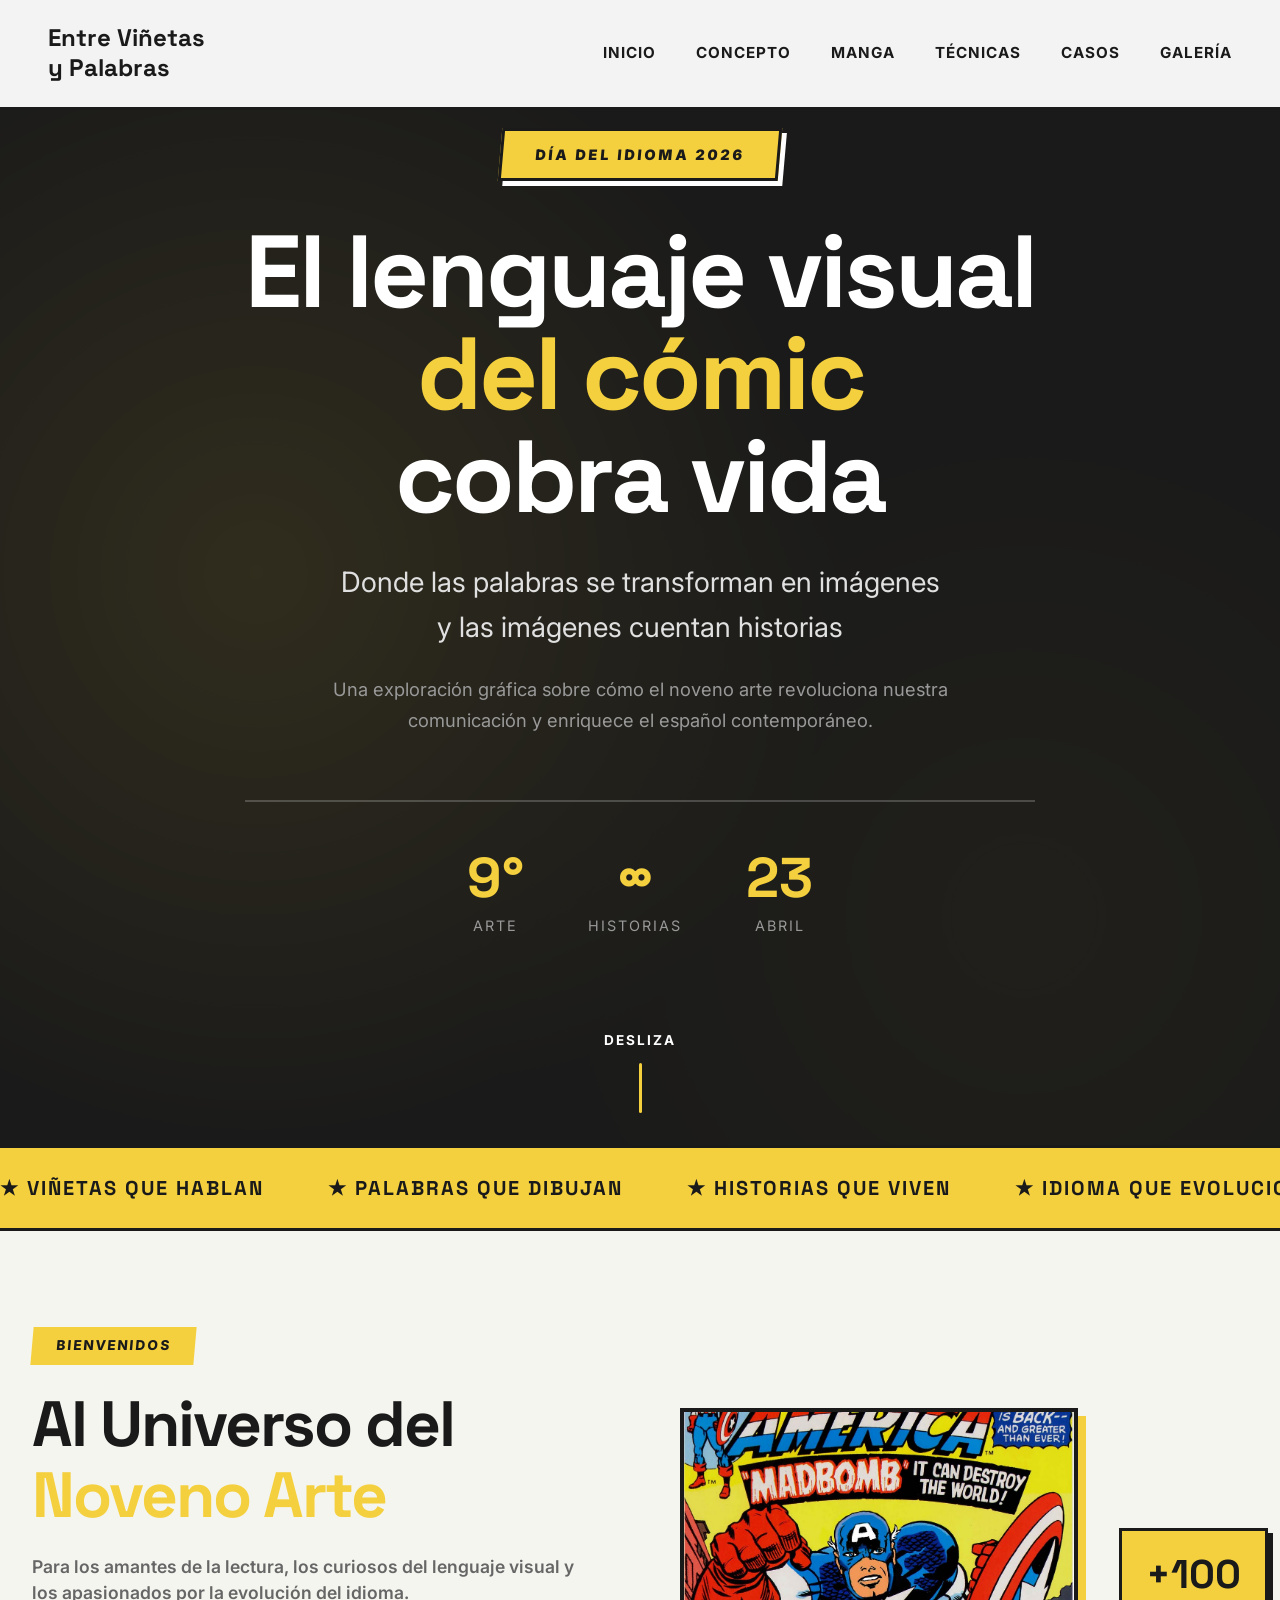
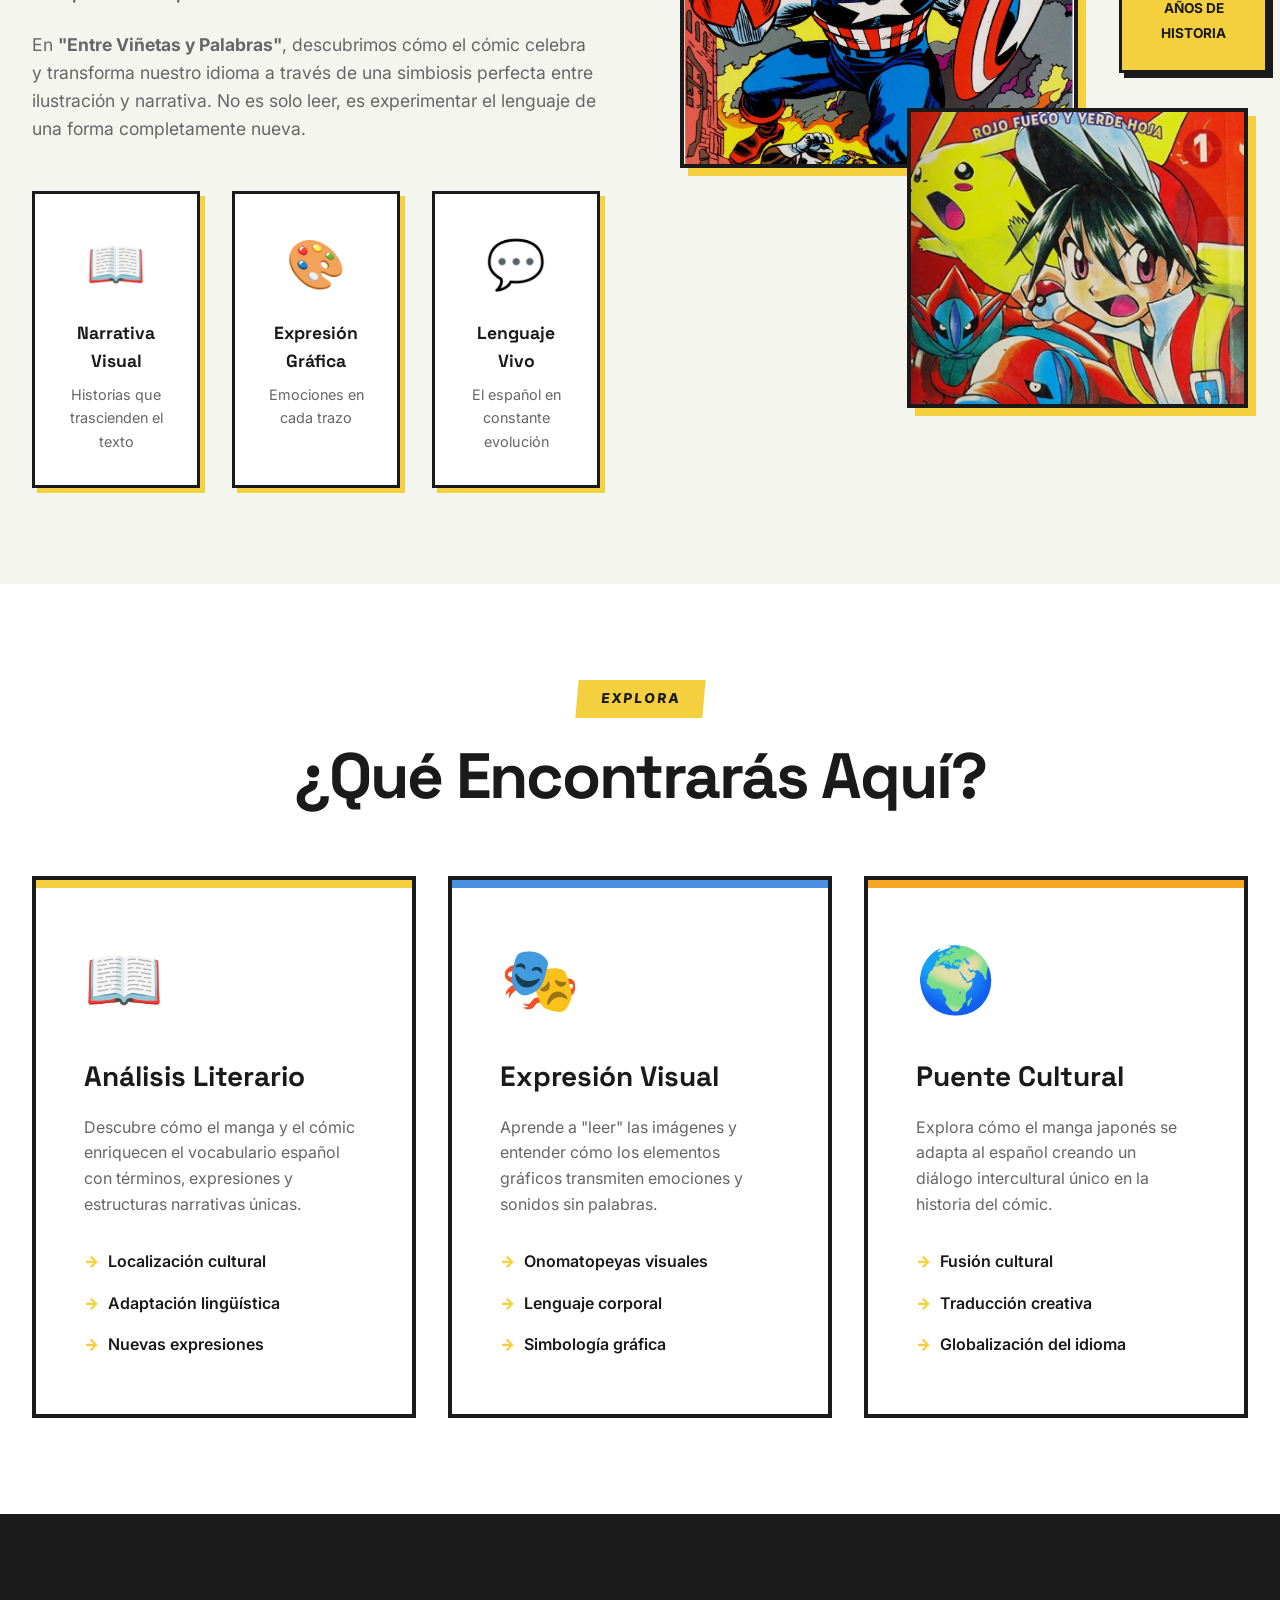
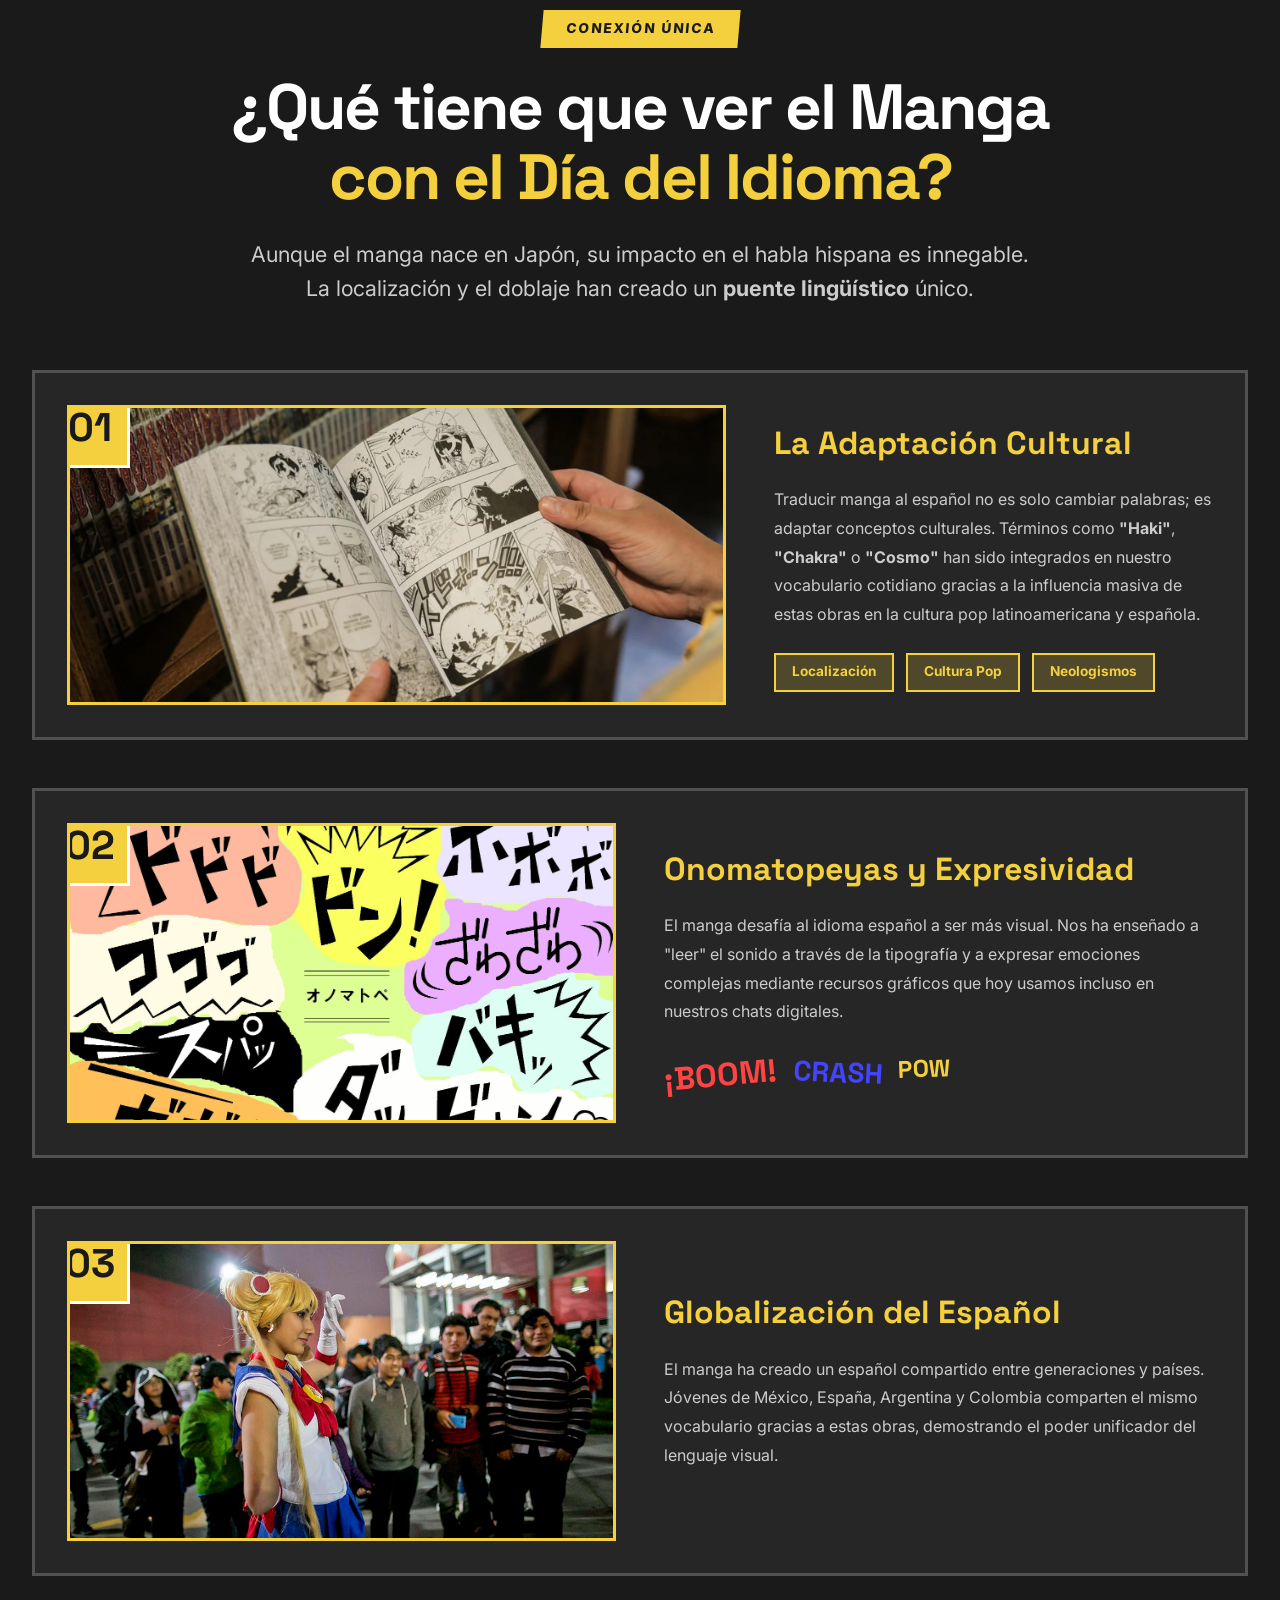
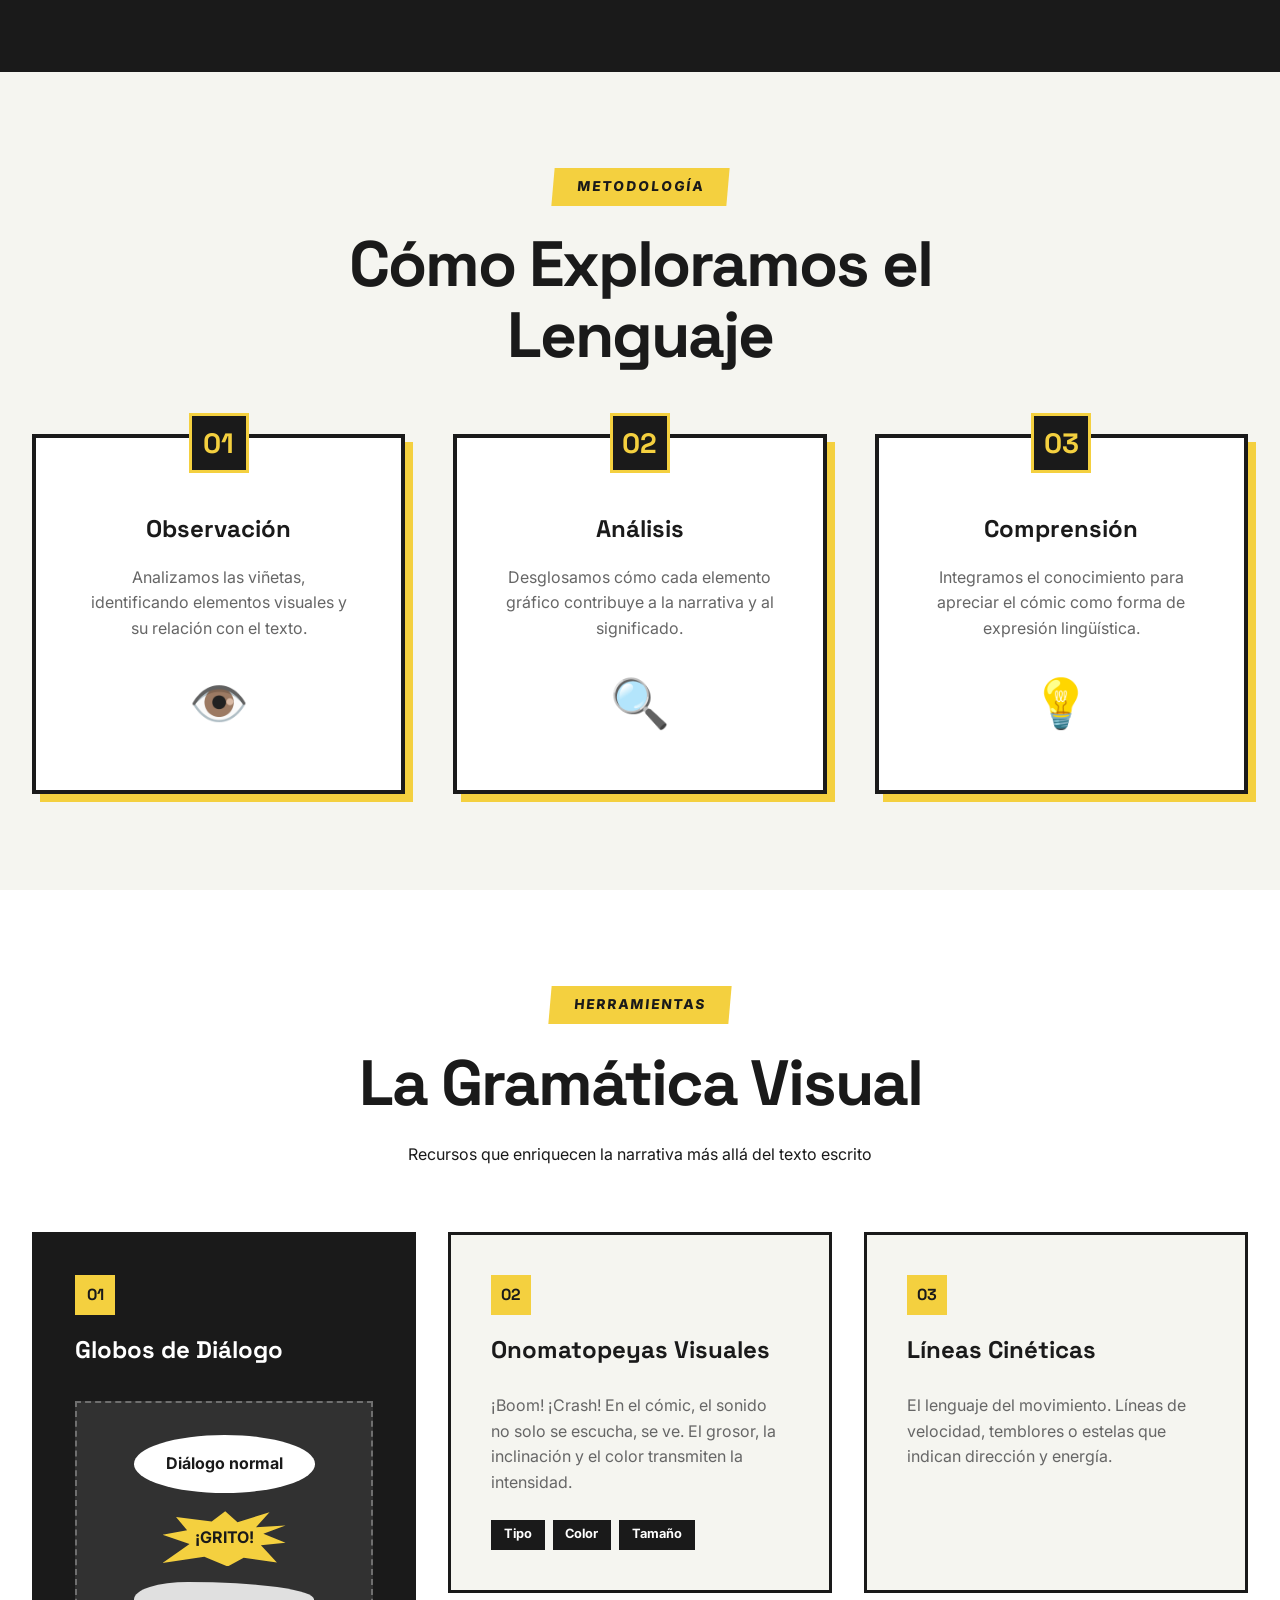
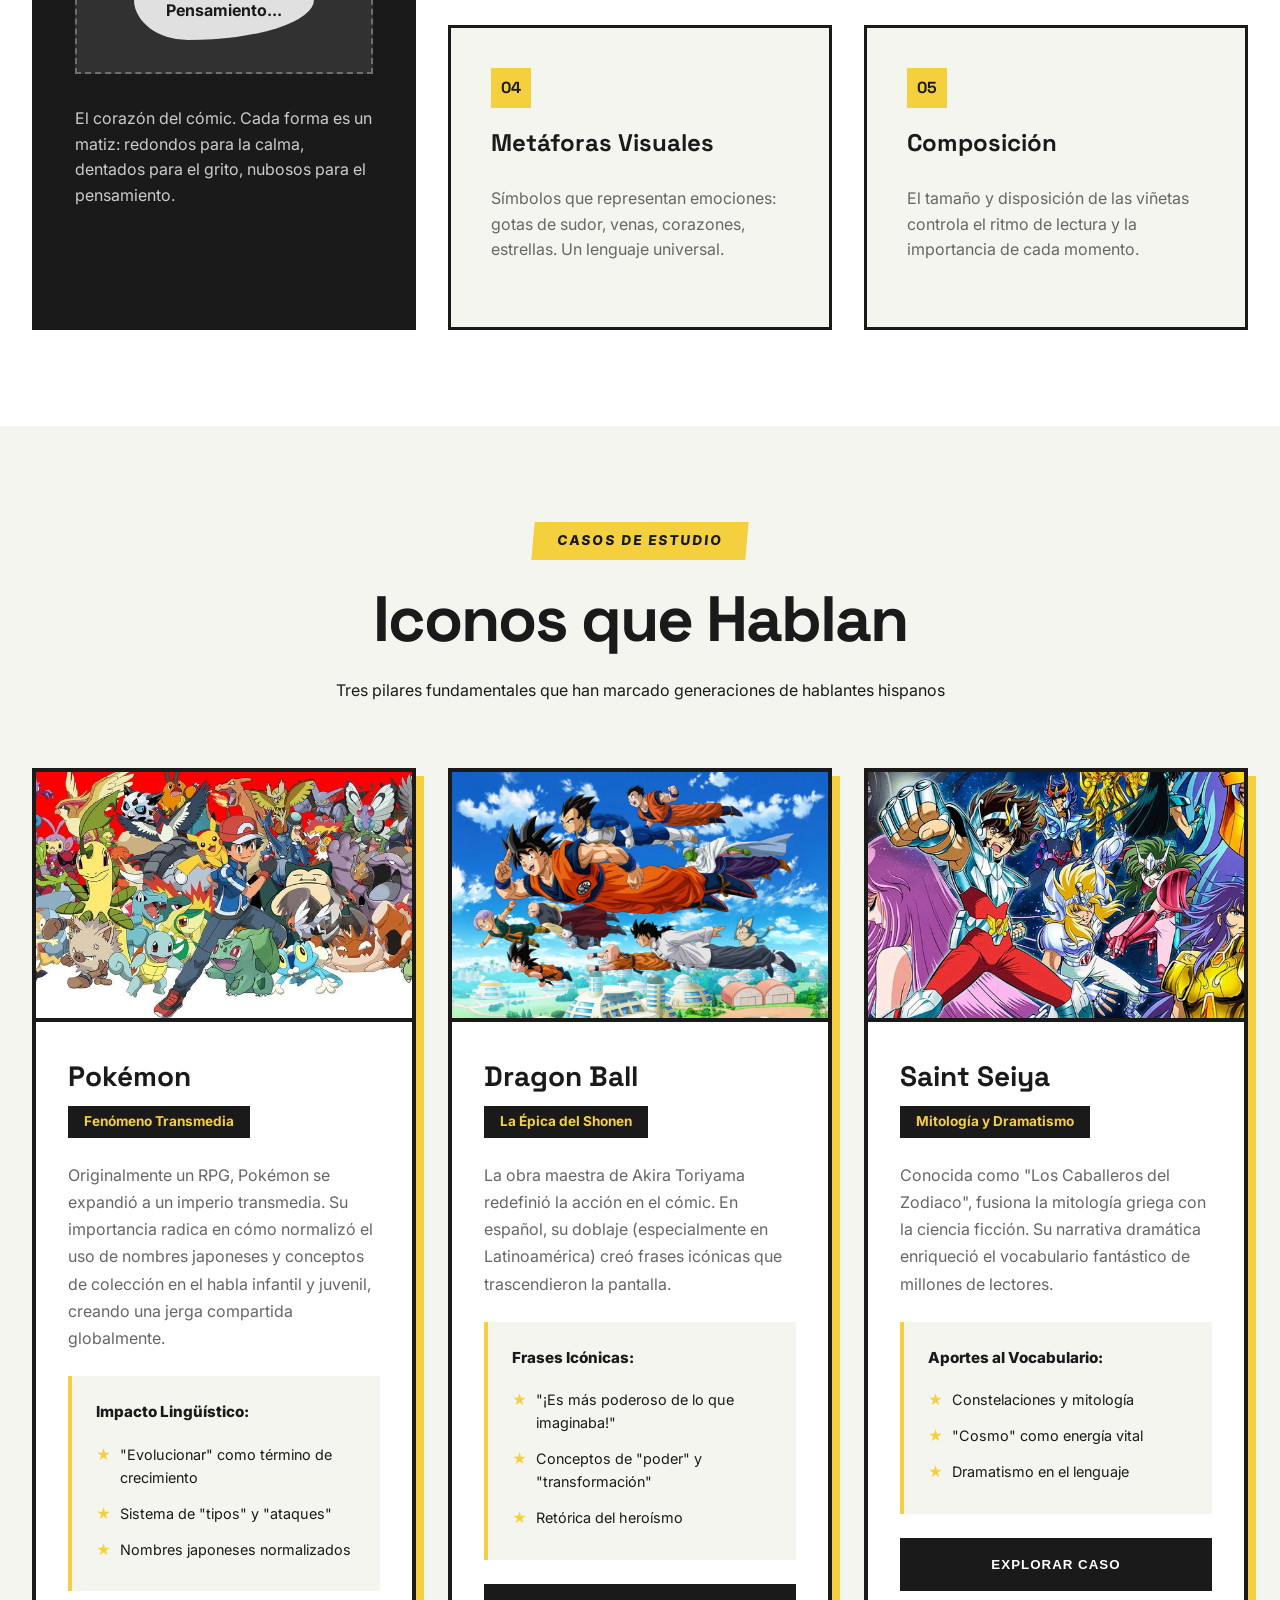
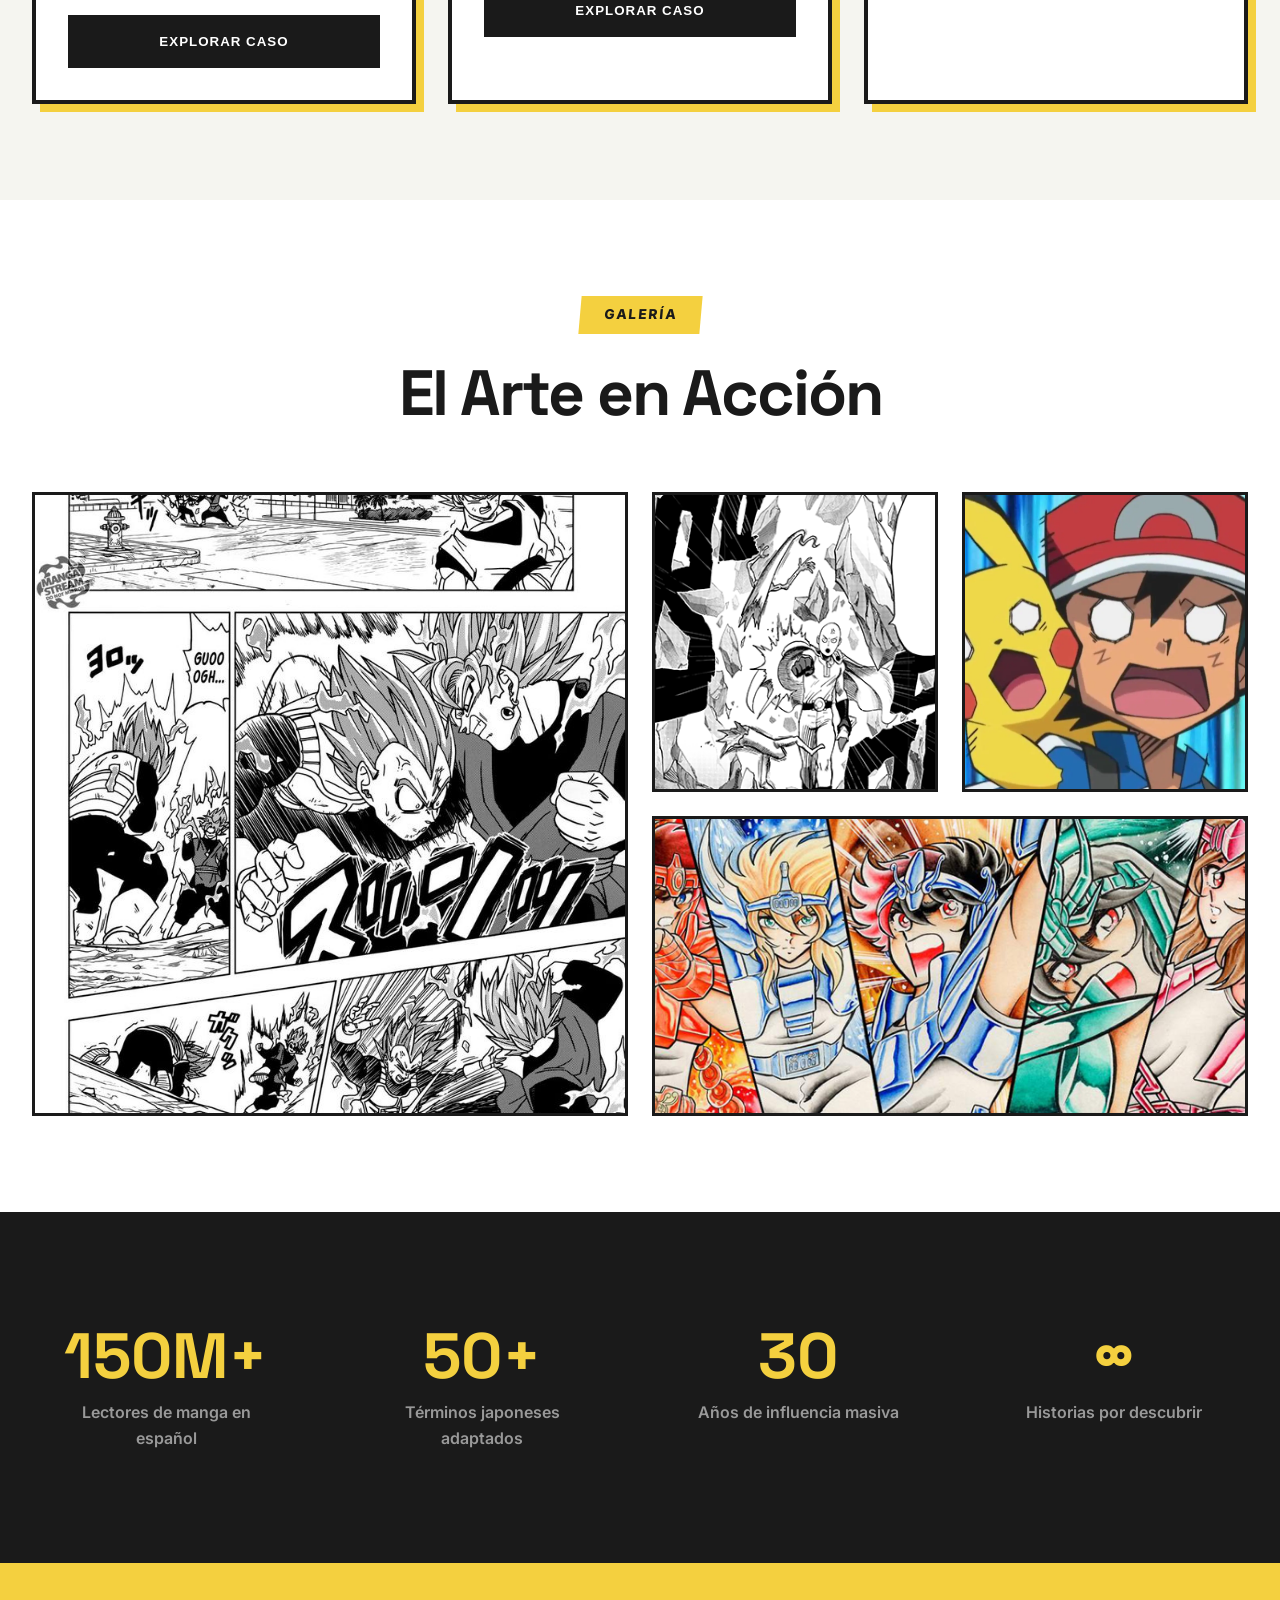
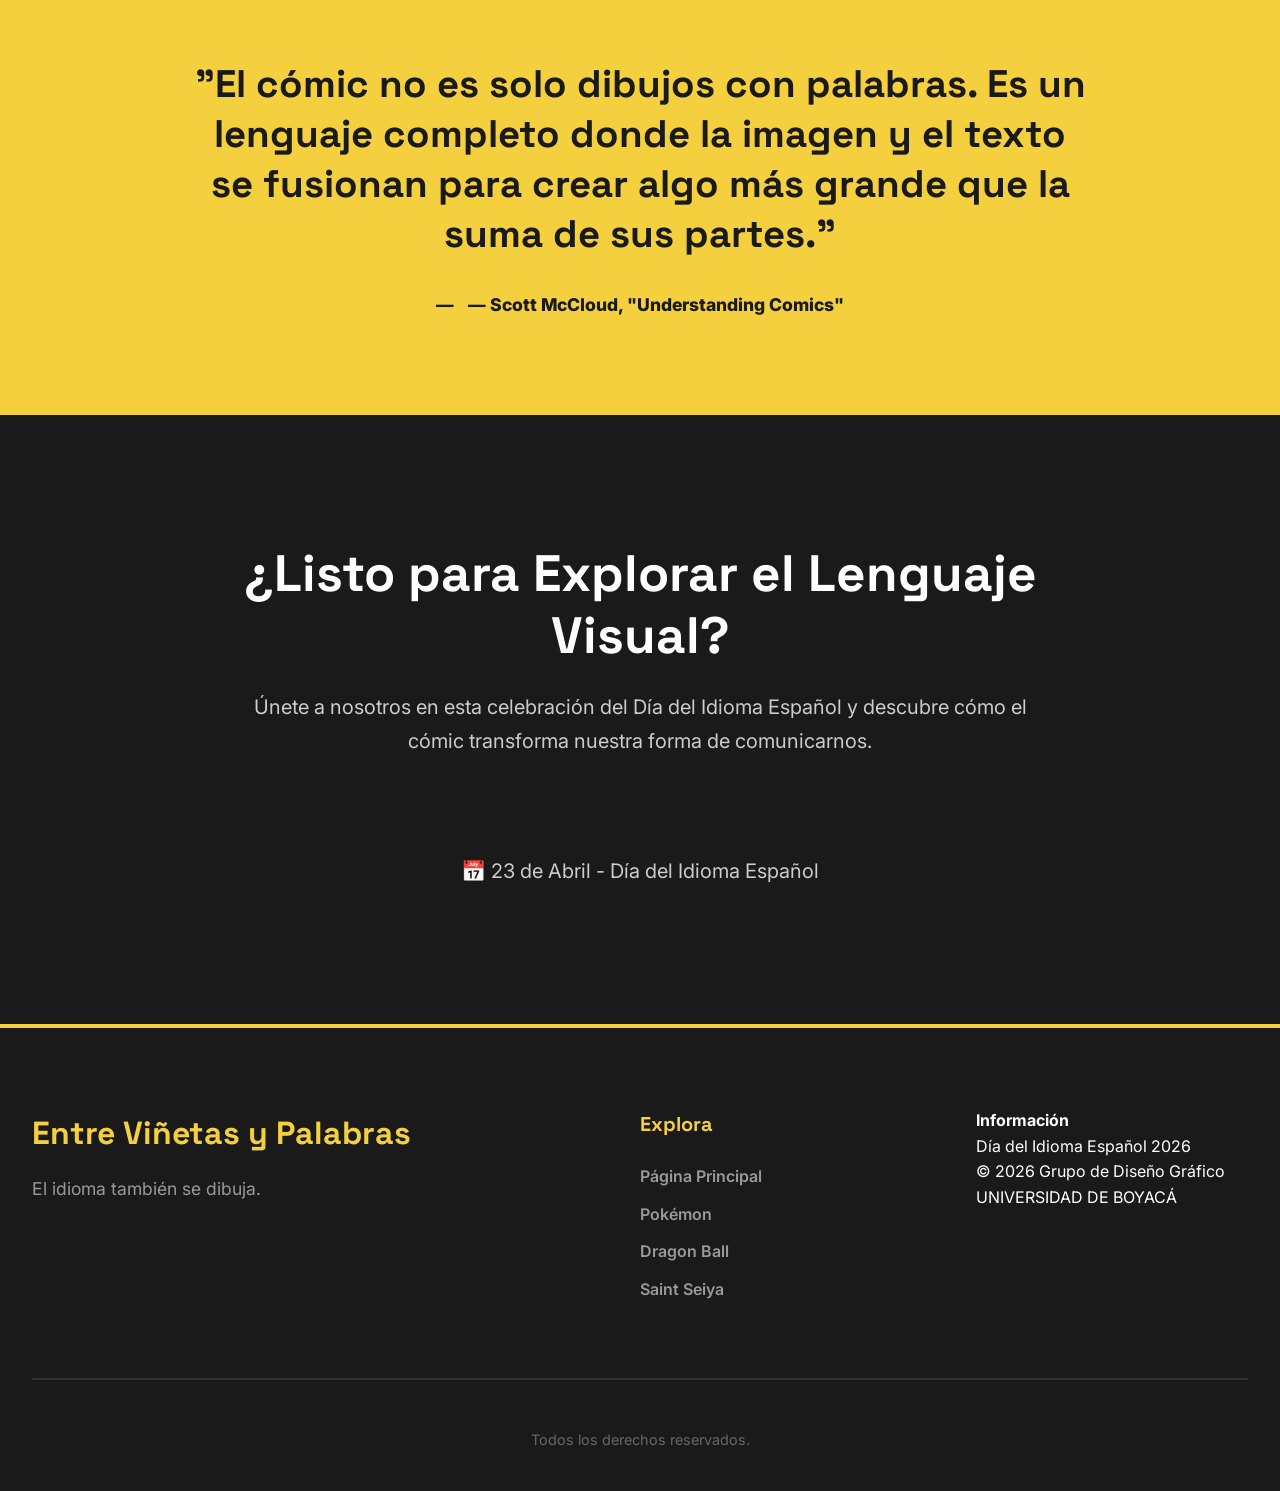
==== commit 323b9bc2: "Update index.html" ====
--- a/diadelidioma/index.html
+++ b/diadelidioma/index.html
@@ -25,13 +25,12 @@
                 <a href="#tecnicas">Técnicas</a>
                 <a href="#casos">Casos</a>
                 <a href="#galeria">Galería</a>
-                <a href="#contacto" class="btn-nav">Únete</a>
             </div>
             <button class="mobile-menu-toggle">☰</button>
         </nav>
     </header>
 
-    <!-- HERO SECTION - Impactante como la referencia -->
+    <!-- HERO SECTION  -->
     <section id="inicio" class="hero">
         <div class="hero-overlay"></div>
         <div class="hero-content">
@@ -49,10 +48,6 @@
                 Una exploración gráfica sobre cómo el noveno arte revoluciona 
                 nuestra comunicación y enriquece el español contemporáneo.
             </p>
-            <div class="hero-cta">
-                <button class="btn-primary">Comenzar el Recorrido</button>
-                <button class="btn-secondary">Ver Galería</button>
-            </div>
             <div class="hero-stats">
                 <div class="stat">
                     <span class="stat-number">9°</span>
@@ -403,7 +398,7 @@
                                 <li>Nombres japoneses normalizados</li>
                             </ul>
                         </div>
-                        <button class="case-btn"><a href="./manga.html">Explorar Caso</a></button>
+                        <button class="case-btn"><a href="./manga.html #pokemon">Explorar Caso</a></button>
                     </div>
                 </article>
 
@@ -432,7 +427,7 @@
                                 <li>Retórica del heroísmo</li>
                             </ul>
                         </div>
-                        <button class="case-btn"><a href="./manga.html">Explorar Caso</a></button>
+                        <button class="case-btn"><a href="./manga.html #dragonball">Explorar Caso</a></button>
                     </div>
                 </article>
 
@@ -461,7 +456,7 @@
                                 <li>Dramatismo en el lenguaje</li>
                             </ul>
                         </div>
-                        <button class="case-btn"><a href="./manga.html">Explorar Caso</a></button>
+                        <button class="case-btn"><a href="./manga.html #saintseiya">Explorar Caso</a></button>
                     </div>
                 </article>
             </div>
@@ -549,7 +544,6 @@
                 <h2>¿Listo para Explorar el Lenguaje Visual?</h2>
                 <p>Únete a nosotros en esta celebración del Día del Idioma Español y descubre cómo el cómic transforma nuestra forma de comunicarnos.</p>
                 <div class="cta-buttons">
-                    <button class="btn-primary btn-large">Comenzar Ahora</button>
                 </div>
                 <div class="cta-extra">
                     <p>📅 23 de Abril - Día del Idioma Español</p>
@@ -559,45 +553,64 @@
     </section>
 
     <!-- Footer Mejorado -->
-    <footer class="main-footer">
+   <footer class="main-footer">
         <div class="container">
             <div class="footer-grid">
                 <div class="footer-brand">
                     <h3>Entre Viñetas y Palabras</h3>
                     <p>El idioma también se dibuja.</p>
-                    <div class="social-links">
-                        <a href="#" aria-label="Instagram">📷</a>
-                        <a href="#" aria-label="Twitter">🐦</a>
-                        <a href="#" aria-label="YouTube">📺</a>
-                    </div>
                 </div>
                 <div class="footer-links">
                     <h4>Explora</h4>
                     <ul>
-                        <li><a href="#concepto">Concepto</a></li>
-                        <li><a href="#manga">Manga</a></li>
-                        <li><a href="#tecnicas">Técnicas</a></li>
-                        <li><a href="#casos">Casos</a></li>
+                        <li><a href="index.html">Página Principal</a></li>
+                        <li><a href="#pokemon">Pokémon</a></li>
+                        <li><a href="#dragonball">Dragon Ball</a></li>
+                        <li><a href="#saintseiya">Saint Seiya</a></li>
                     </ul>
                 </div>
-                <div class="footer-links">
-                    <h4>Recursos</h4>
-                    <ul>
-                        <li><a href="#">Guía de Estudio</a></li>
-                        <li><a href="#">Bibliografía</a></li>
-                        <li><a href="#">Enlaces Útiles</a></li>
-                    </ul>
+                <div class="footer-info">
+                    <h4>Información</h4>
+                    <p>Día del Idioma Español 2026</p>
+                    <p>© 2026 Grupo de Diseño Gráfico</p>
+                    <p>UNIVERSIDAD DE BOYACÁ</p>
                 </div>
             </div>
             <div class="footer-bottom">
-                <p class="copyright">&copy; 2026. Todos los derechos reservados.</p>
-                <p class="footer-date">Día del Idioma Español - 23 de Abril</p>
+                <p class="copyright">Todos los derechos reservados.</p>
             </div>
         </div>
     </footer>
 
-    <!-- Botón flotante -->
-    <button class="scroll-to-top" id="scrollTop">↑</button>
+    <!-- JavaScript -->
+    <script>
+        document.addEventListener('DOMContentLoaded', function() {
+            // Scroll indicator
+            const scrollIndicator = document.querySelector('.hero-scroll-indicator');
+            if (scrollIndicator) {
+                scrollIndicator.addEventListener('click', function() {
+                    const nextSection = document.querySelector('.marquee-container');
+                    if (nextSection) {
+                        nextSection.scrollIntoView({ behavior: 'smooth', block: 'start' });
+                    }
+                });
+            }
+
+            // Smooth scroll para links
+            document.querySelectorAll('a[href^="#"]').forEach(anchor => {
+                anchor.addEventListener('click', function (e) {
+                    const href = this.getAttribute('href');
+                    if (href !== '#') {
+                        e.preventDefault();
+                        const target = document.querySelector(href);
+                        if (target) {
+                            target.scrollIntoView({ behavior: 'smooth', block: 'start' });
+                        }
+                    }
+                });
+            });
+        });
+    </script>
 
 </body>
-</html>+</html>
